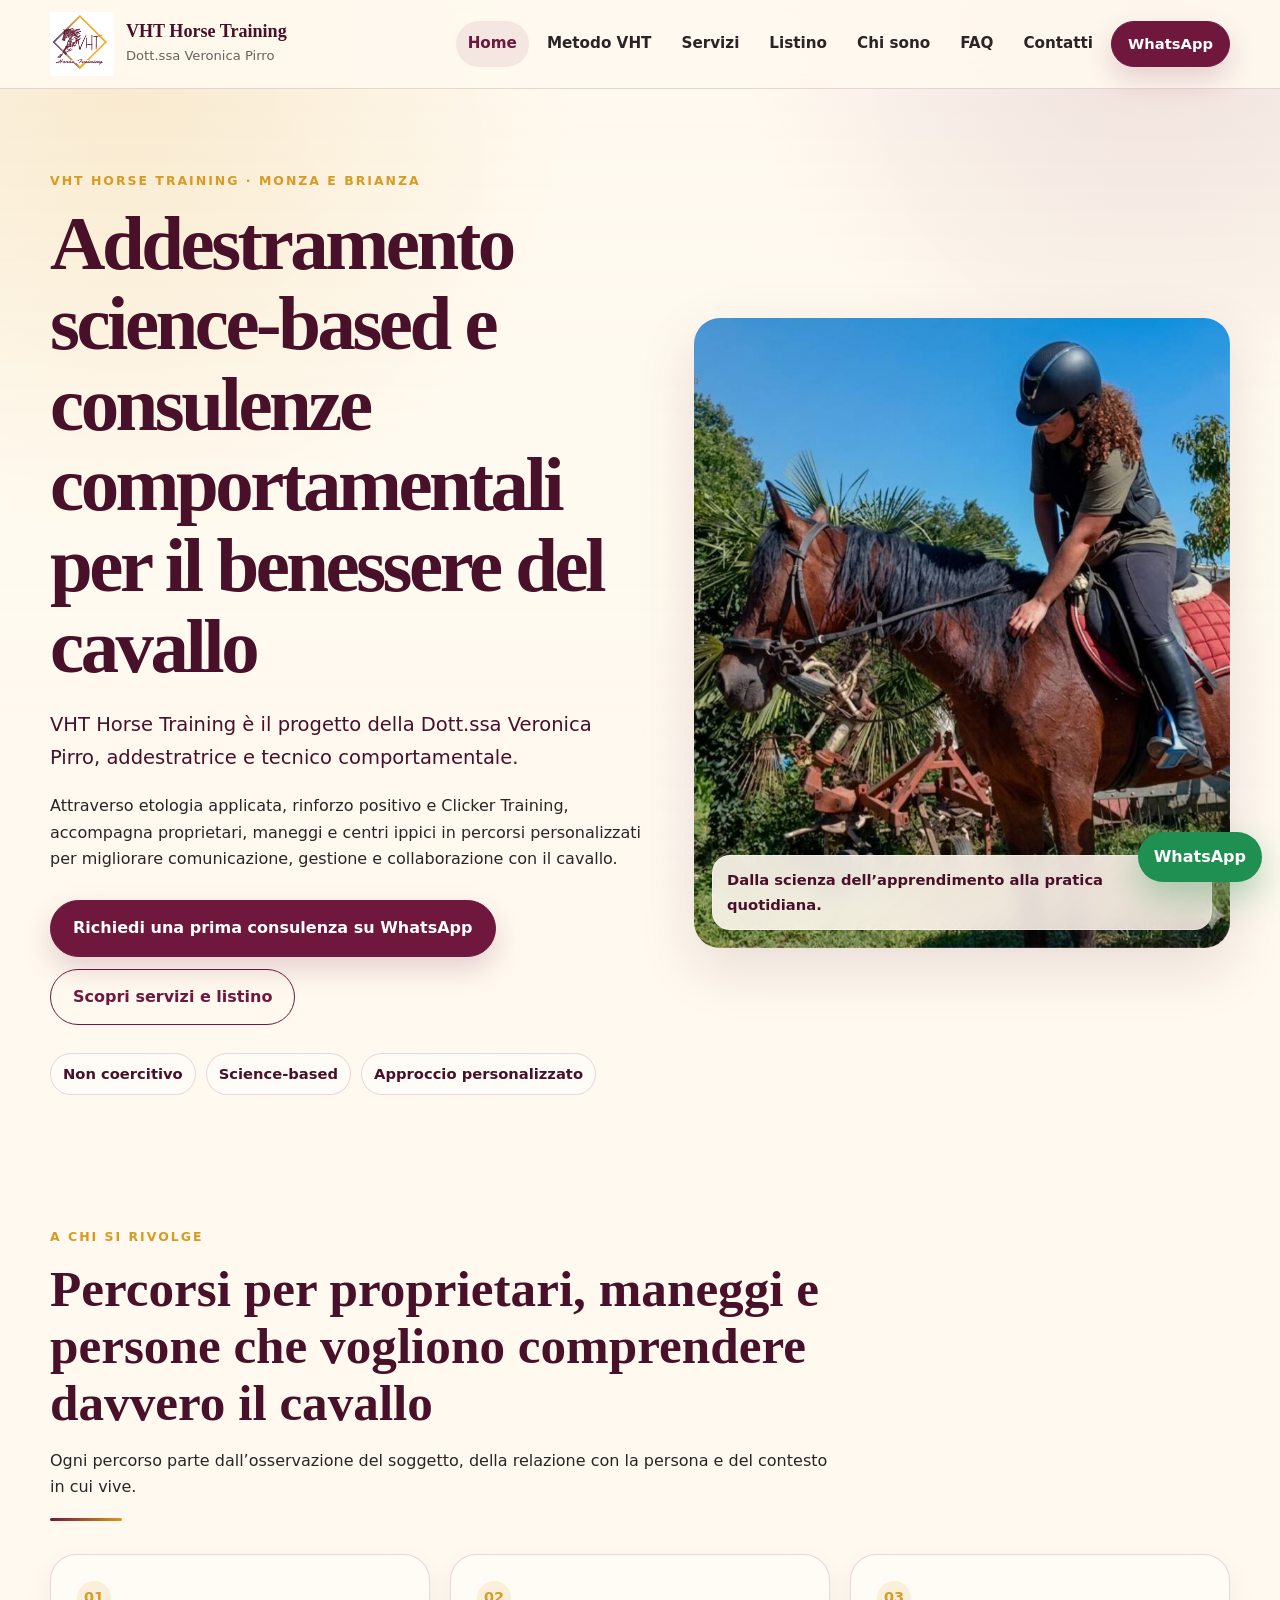
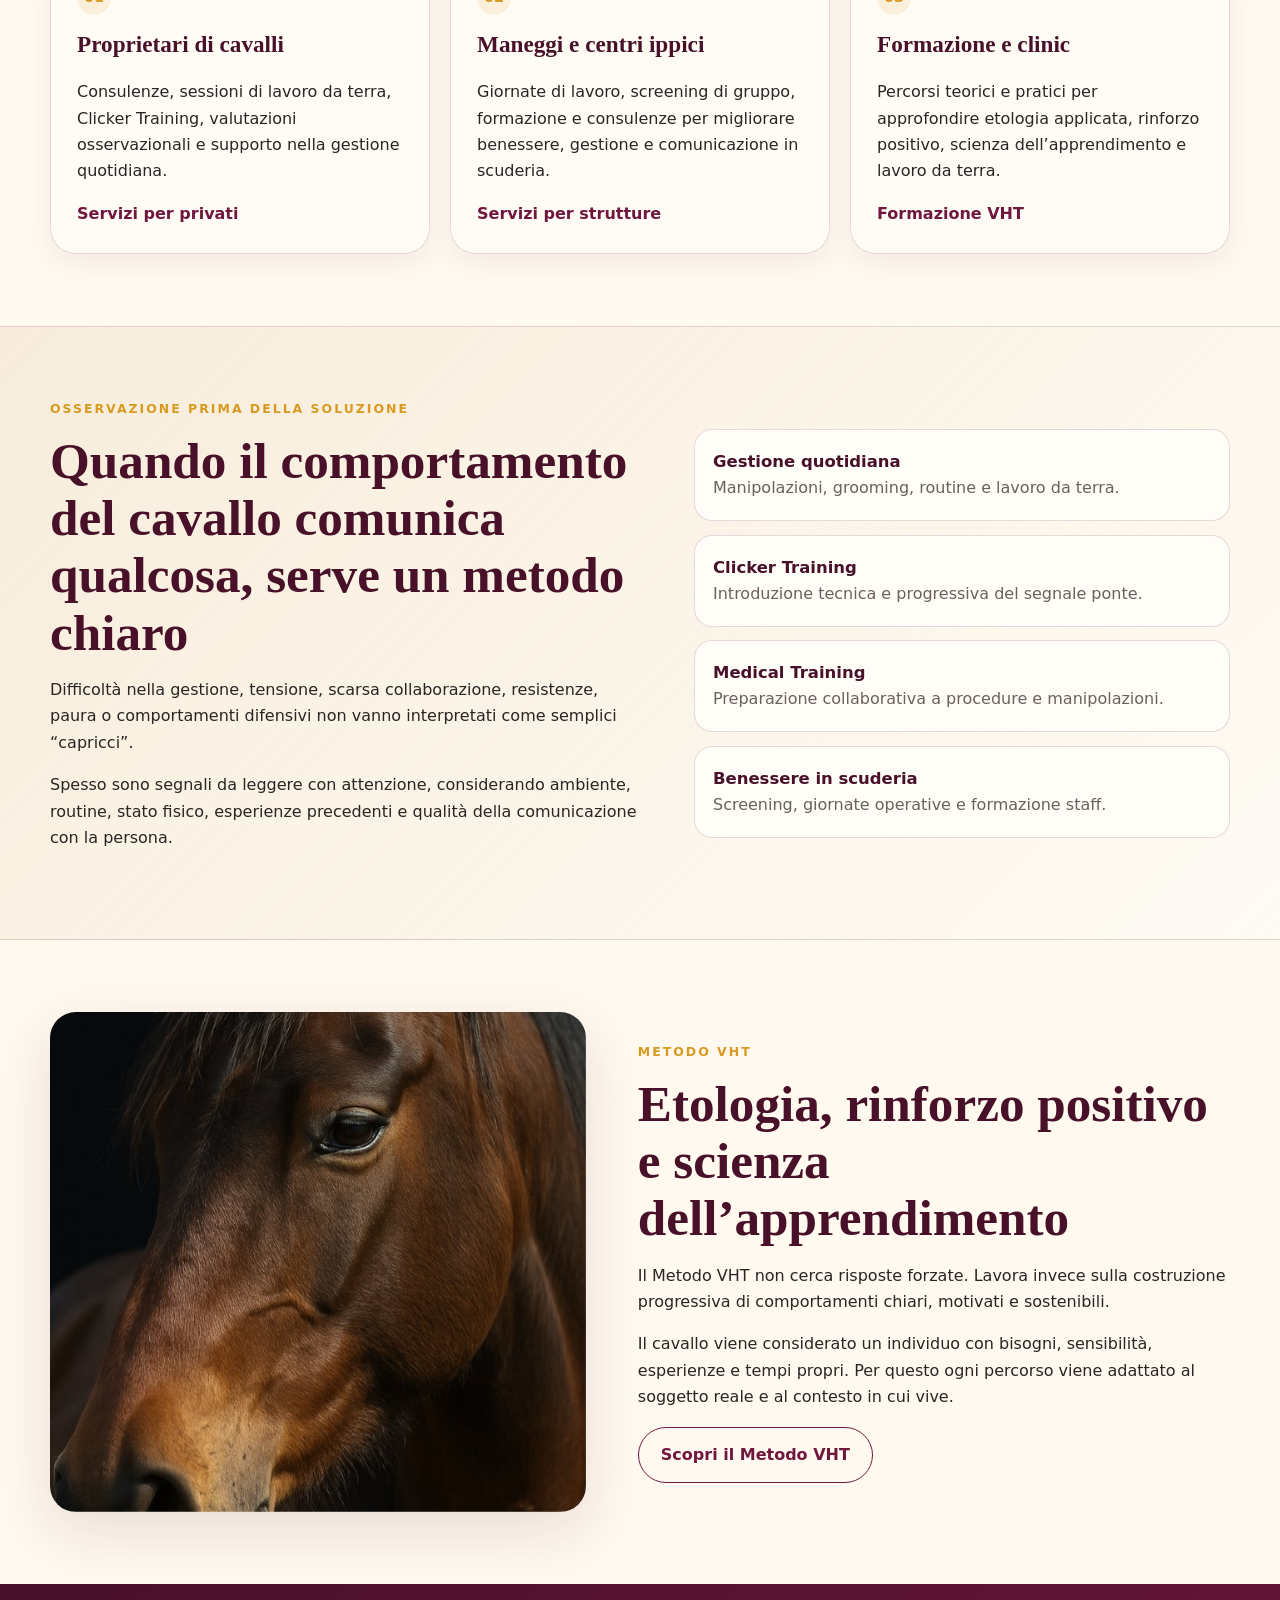
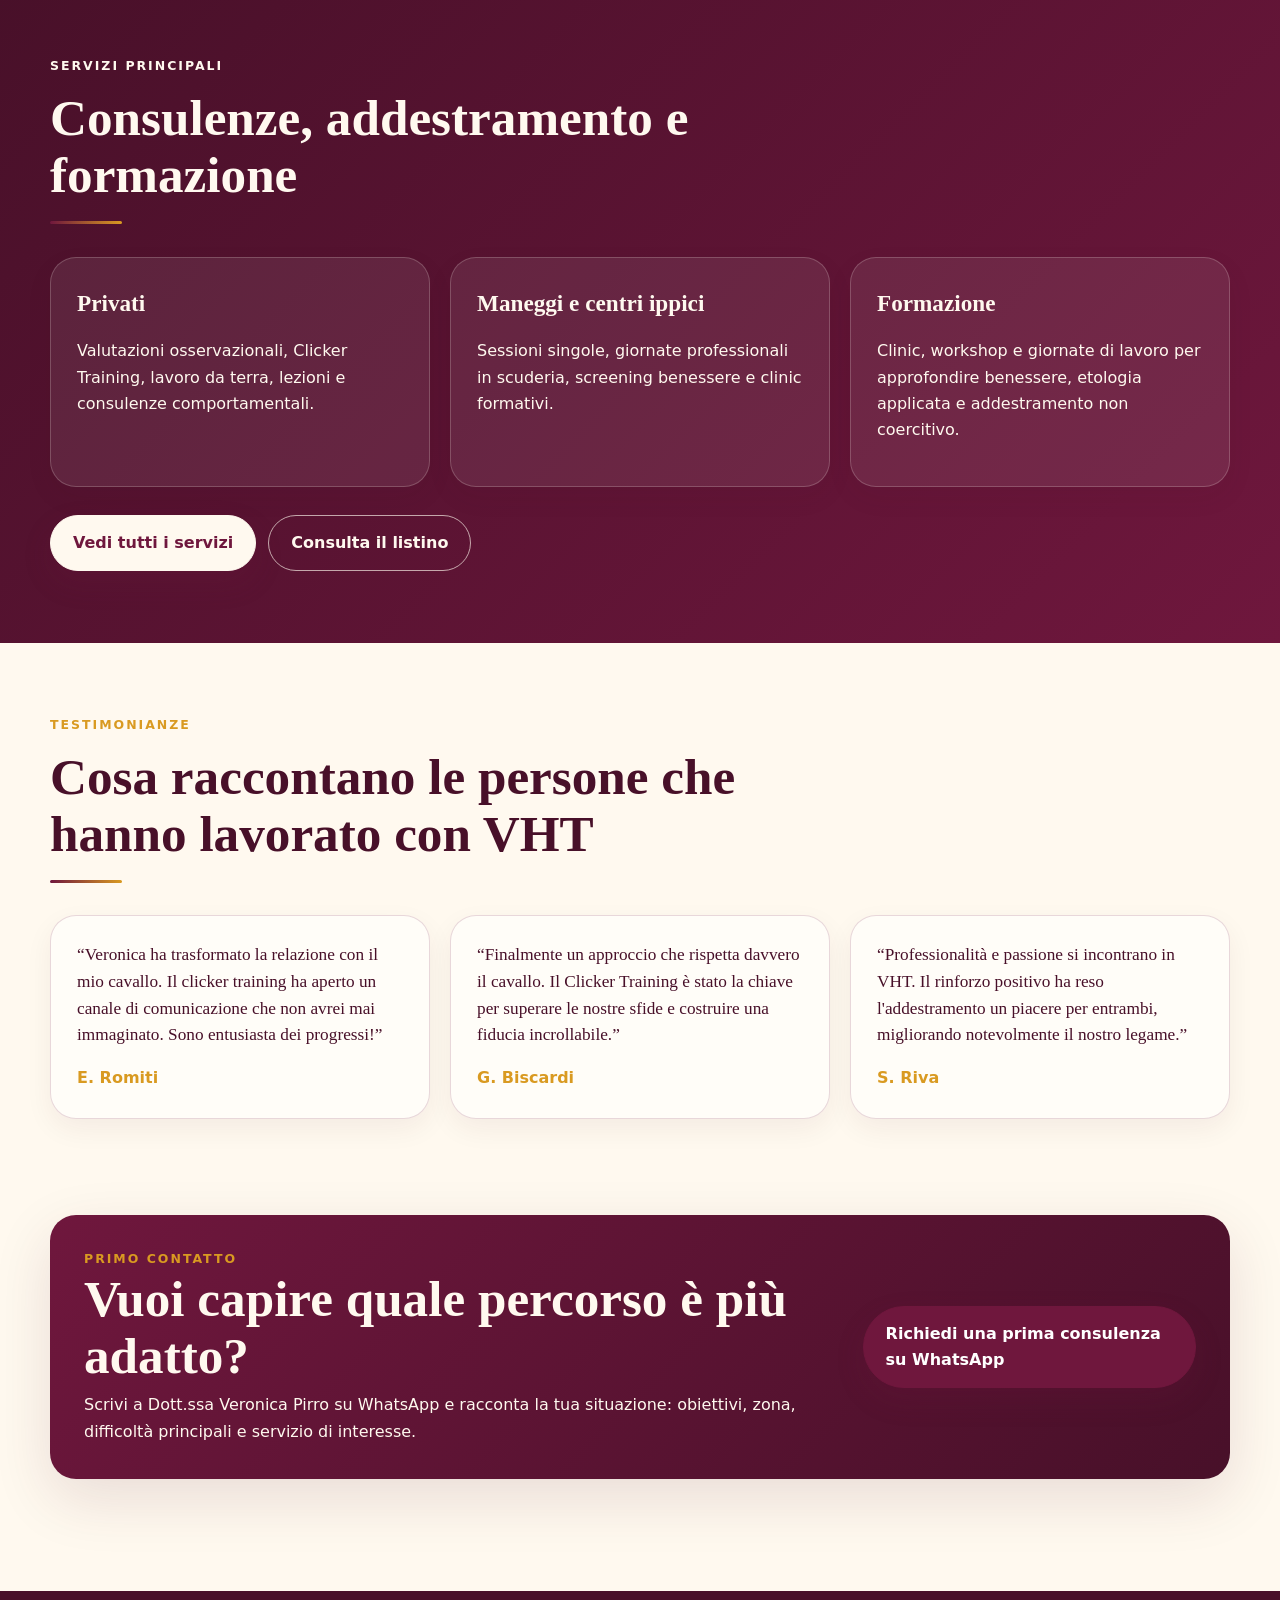
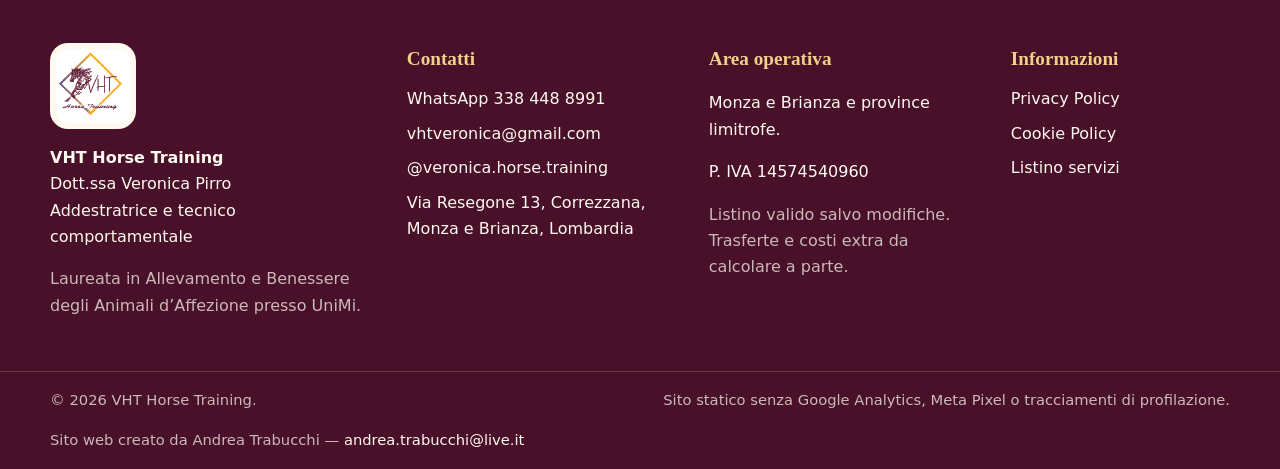
==== index.html @ 8b52a8f6 "Add files via upload" ====
<!doctype html>
<html lang="it">
<head>
  <meta charset="utf-8">
  <meta name="viewport" content="width=device-width, initial-scale=1">
  <script>document.documentElement.classList.add('js');</script>
  <title>VHT Horse Training | Addestramento science-based e benessere equino</title>
  <meta name="description" content="VHT Horse Training di Dott.ssa Veronica Pirro offre consulenze comportamentali, Clicker Training, formazione e addestramento science-based per cavalli, proprietari e centri ippici in Monza Brianza e province limitrofe.">
  <meta name="robots" content="index, follow">
  <meta property="og:title" content="VHT Horse Training | Addestramento science-based e benessere equino">
  <meta property="og:description" content="VHT Horse Training di Dott.ssa Veronica Pirro offre consulenze comportamentali, Clicker Training, formazione e addestramento science-based per cavalli, proprietari e centri ippici in Monza Brianza e province limitrofe.">
  <meta property="og:type" content="website">
  <meta property="og:image" content="assets/img/hero-veronica-cavallo.jpg">
  <link rel="icon" type="image/png" href="assets/icons/favicon.png">
  <link rel="apple-touch-icon" href="assets/icons/apple-touch-icon.png">
  <link rel="stylesheet" href="assets/css/style.css">
  <script type="application/ld+json">{"@context": "https://schema.org", "@type": "ProfessionalService", "name": "VHT Horse Training", "founder": "Dott.ssa Veronica Pirro", "description": "Addestramento science-based, consulenze comportamentali e formazione per il benessere del cavallo.", "telephone": "+39 3384488991", "email": "vhtveronica@gmail.com", "address": {"@type": "PostalAddress", "streetAddress": "Via Resegone 13", "addressLocality": "Correzzana", "addressRegion": "Lombardia", "addressCountry": "IT"}, "areaServed": "Monza e Brianza e province limitrofe", "sameAs": ["https://www.instagram.com/veronica.horse.training/"]}</script>
</head>
<body class="">

<header class="site-header" data-header>
  <a class="skip-link" href="#main">Vai al contenuto principale</a>
  <div class="container header-inner">
    <a class="brand" href="index.html" aria-label="VHT Horse Training - Home">
      <img src="assets/img/logo-vht.png" width="88" height="88" alt="Logo VHT Horse Training">
      <span>
        <strong>VHT Horse Training</strong>
        <small>Dott.ssa Veronica Pirro</small>
      </span>
    </a>
    <button class="nav-toggle" type="button" aria-expanded="false" aria-controls="primary-nav">
      <span class="sr-only">Apri menu</span>
      <span></span><span></span><span></span>
    </button>
    <nav id="primary-nav" class="primary-nav" aria-label="Navigazione principale">
      <a href="index.html" class="nav-link is-active">Home</a><a href="metodo-vht.html" class="nav-link ">Metodo VHT</a><a href="servizi.html" class="nav-link ">Servizi</a><a href="listino.html" class="nav-link ">Listino</a><a href="chi-sono.html" class="nav-link ">Chi sono</a><a href="faq.html" class="nav-link ">FAQ</a><a href="contatti.html" class="nav-link ">Contatti</a>
      <a class="btn btn-small" href="https://wa.me/393384488991?text=Ciao%20Dott.ssa%20Veronica%20Pirro%2C%20vorrei%20informazioni%20su%20una%20consulenza%20VHT.%0A%0ATi%20descrivo%20brevemente%20la%20situazione%3A%0A-%20Nome%20cavallo%3A%0A-%20Et%C3%A0%3A%0A-%20Zona%3A%0A-%20Tipo%20di%20richiesta%3A%0A-%20Difficolt%C3%A0%20principale%3A%0A-%20Obiettivo%3A" target="_blank" rel="noopener">WhatsApp</a>
    </nav>
  </div>
</header>

<main id="main">

<section class="hero">
  <div class="container hero-grid">
    <div class="hero-copy">
      <p class="eyebrow">VHT Horse Training · Monza e Brianza</p>
      <h1>Addestramento science-based e consulenze comportamentali per il benessere del cavallo</h1>
      <p class="lead">VHT Horse Training è il progetto della Dott.ssa Veronica Pirro, addestratrice e tecnico comportamentale.</p>
      <p>Attraverso etologia applicata, rinforzo positivo e Clicker Training, accompagna proprietari, maneggi e centri ippici in percorsi personalizzati per migliorare comunicazione, gestione e collaborazione con il cavallo.</p>
      <div class="hero-actions">
        <a class="btn" href="https://wa.me/393384488991?text=Ciao%20Dott.ssa%20Veronica%20Pirro%2C%20vorrei%20informazioni%20su%20una%20consulenza%20VHT.%0A%0ATi%20descrivo%20brevemente%20la%20situazione%3A%0A-%20Nome%20cavallo%3A%0A-%20Et%C3%A0%3A%0A-%20Zona%3A%0A-%20Tipo%20di%20richiesta%3A%0A-%20Difficolt%C3%A0%20principale%3A%0A-%20Obiettivo%3A" target="_blank" rel="noopener">Richiedi una prima consulenza su WhatsApp</a>
        <a class="btn btn-outline" href="listino.html">Scopri servizi e listino</a>
      </div>
      <ul class="trust-list" aria-label="Punti chiave VHT">
        <li>Non coercitivo</li>
        <li>Science-based</li>
        <li>Approccio personalizzato</li>
      </ul>
    </div>
    <figure class="hero-media">
      <img src="assets/img/hero-veronica-cavallo.jpg" alt="Dott.ssa Veronica Pirro con un cavallo durante un momento di lavoro e relazione">
      <figcaption>Dalla scienza dell’apprendimento alla pratica quotidiana.</figcaption>
    </figure>
  </div>
</section>

<section class="section">
  <div class="container">
    <div class="section-heading">
      <p class="eyebrow">A chi si rivolge</p>
      <h2>Percorsi per proprietari, maneggi e persone che vogliono comprendere davvero il cavallo</h2>
      <p>Ogni percorso parte dall’osservazione del soggetto, della relazione con la persona e del contesto in cui vive.</p>
    </div>
    <div class="cards three">
      <article class="card">
        <span class="card-number">01</span>
        <h3>Proprietari di cavalli</h3>
        <p>Consulenze, sessioni di lavoro da terra, Clicker Training, valutazioni osservazionali e supporto nella gestione quotidiana.</p>
        <a href="servizi.html#privati" class="text-link">Servizi per privati</a>
      </article>
      <article class="card">
        <span class="card-number">02</span>
        <h3>Maneggi e centri ippici</h3>
        <p>Giornate di lavoro, screening di gruppo, formazione e consulenze per migliorare benessere, gestione e comunicazione in scuderia.</p>
        <a href="servizi.html#maneggi" class="text-link">Servizi per strutture</a>
      </article>
      <article class="card">
        <span class="card-number">03</span>
        <h3>Formazione e clinic</h3>
        <p>Percorsi teorici e pratici per approfondire etologia applicata, rinforzo positivo, scienza dell’apprendimento e lavoro da terra.</p>
        <a href="servizi.html#formazione" class="text-link">Formazione VHT</a>
      </article>
    </div>
  </div>
</section>

<section class="section section-soft">
  <div class="container split">
    <div>
      <p class="eyebrow">Osservazione prima della soluzione</p>
      <h2>Quando il comportamento del cavallo comunica qualcosa, serve un metodo chiaro</h2>
      <p>Difficoltà nella gestione, tensione, scarsa collaborazione, resistenze, paura o comportamenti difensivi non vanno interpretati come semplici “capricci”.</p>
      <p>Spesso sono segnali da leggere con attenzione, considerando ambiente, routine, stato fisico, esperienze precedenti e qualità della comunicazione con la persona.</p>
    </div>
    <div class="feature-list">
      <div><strong>Gestione quotidiana</strong><span>Manipolazioni, grooming, routine e lavoro da terra.</span></div>
      <div><strong>Clicker Training</strong><span>Introduzione tecnica e progressiva del segnale ponte.</span></div>
      <div><strong>Medical Training</strong><span>Preparazione collaborativa a procedure e manipolazioni.</span></div>
      <div><strong>Benessere in scuderia</strong><span>Screening, giornate operative e formazione staff.</span></div>
    </div>
  </div>
</section>

<section class="section">
  <div class="container split reverse">
    <figure class="image-card">
      <img src="assets/img/metodo-cavallo-dettaglio.jpg" alt="Dettaglio del volto di un cavallo, simbolo di osservazione e ascolto del comportamento">
    </figure>
    <div>
      <p class="eyebrow">Metodo VHT</p>
      <h2>Etologia, rinforzo positivo e scienza dell’apprendimento</h2>
      <p>Il Metodo VHT non cerca risposte forzate. Lavora invece sulla costruzione progressiva di comportamenti chiari, motivati e sostenibili.</p>
      <p>Il cavallo viene considerato un individuo con bisogni, sensibilità, esperienze e tempi propri. Per questo ogni percorso viene adattato al soggetto reale e al contesto in cui vive.</p>
      <a class="btn btn-outline" href="metodo-vht.html">Scopri il Metodo VHT</a>
    </div>
  </div>
</section>

<section class="section section-dark">
  <div class="container">
    <div class="section-heading">
      <p class="eyebrow">Servizi principali</p>
      <h2>Consulenze, addestramento e formazione</h2>
    </div>
    <div class="cards three cards-dark">
      <article class="card">
        <h3>Privati</h3>
        <p>Valutazioni osservazionali, Clicker Training, lavoro da terra, lezioni e consulenze comportamentali.</p>
      </article>
      <article class="card">
        <h3>Maneggi e centri ippici</h3>
        <p>Sessioni singole, giornate professionali in scuderia, screening benessere e clinic formativi.</p>
      </article>
      <article class="card">
        <h3>Formazione</h3>
        <p>Clinic, workshop e giornate di lavoro per approfondire benessere, etologia applicata e addestramento non coercitivo.</p>
      </article>
    </div>
    <div class="center-actions">
      <a class="btn btn-light" href="servizi.html">Vedi tutti i servizi</a>
      <a class="btn btn-light-outline" href="listino.html">Consulta il listino</a>
    </div>
  </div>
</section>

<section class="section">
  <div class="container">
    <div class="section-heading">
      <p class="eyebrow">Testimonianze</p>
      <h2>Cosa raccontano le persone che hanno lavorato con VHT</h2>
    </div>
    <div class="testimonials">
      <figure>
        <blockquote>“Veronica ha trasformato la relazione con il mio cavallo. Il clicker training ha aperto un canale di comunicazione che non avrei mai immaginato. Sono entusiasta dei progressi!”</blockquote>
        <figcaption>E. Romiti</figcaption>
      </figure>
      <figure>
        <blockquote>“Finalmente un approccio che rispetta davvero il cavallo. Il Clicker Training è stato la chiave per superare le nostre sfide e costruire una fiducia incrollabile.”</blockquote>
        <figcaption>G. Biscardi</figcaption>
      </figure>
      <figure>
        <blockquote>“Professionalità e passione si incontrano in VHT. Il rinforzo positivo ha reso l'addestramento un piacere per entrambi, migliorando notevolmente il nostro legame.”</blockquote>
        <figcaption>S. Riva</figcaption>
      </figure>
    </div>
  </div>
</section>

<section class="section section-cta">
  <div class="container cta-panel">
    <div>
      <p class="eyebrow">Primo contatto</p>
      <h2>Vuoi capire quale percorso è più adatto?</h2>
      <p>Scrivi a Dott.ssa Veronica Pirro su WhatsApp e racconta la tua situazione: obiettivi, zona, difficoltà principali e servizio di interesse.</p>
    </div>
    <a class="btn" href="https://wa.me/393384488991?text=Ciao%20Dott.ssa%20Veronica%20Pirro%2C%20vorrei%20informazioni%20su%20una%20consulenza%20VHT.%0A%0ATi%20descrivo%20brevemente%20la%20situazione%3A%0A-%20Nome%20cavallo%3A%0A-%20Et%C3%A0%3A%0A-%20Zona%3A%0A-%20Tipo%20di%20richiesta%3A%0A-%20Difficolt%C3%A0%20principale%3A%0A-%20Obiettivo%3A" target="_blank" rel="noopener">Richiedi una prima consulenza su WhatsApp</a>
  </div>
</section>


</main>

<footer class="site-footer">
  <div class="container footer-grid">
    <div>
      <img class="footer-logo" src="assets/img/logo-vht.png" width="96" height="96" alt="Logo VHT Horse Training">
      <p><strong>VHT Horse Training</strong><br>Dott.ssa Veronica Pirro<br>Addestratrice e tecnico comportamentale</p>
      <p class="muted">Laureata in Allevamento e Benessere degli Animali d’Affezione presso UniMi.</p>
    </div>
    <div>
      <h2>Contatti</h2>
      <ul class="footer-list">
        <li><a href="https://wa.me/393384488991?text=Ciao%20Dott.ssa%20Veronica%20Pirro%2C%20vorrei%20informazioni%20su%20una%20consulenza%20VHT.%0A%0ATi%20descrivo%20brevemente%20la%20situazione%3A%0A-%20Nome%20cavallo%3A%0A-%20Et%C3%A0%3A%0A-%20Zona%3A%0A-%20Tipo%20di%20richiesta%3A%0A-%20Difficolt%C3%A0%20principale%3A%0A-%20Obiettivo%3A" target="_blank" rel="noopener">WhatsApp 338 448 8991</a></li>
        <li><a href="mailto:vhtveronica@gmail.com">vhtveronica@gmail.com</a></li>
        <li><a href="https://www.instagram.com/veronica.horse.training/" target="_blank" rel="noopener">@veronica.horse.training</a></li>
        <li>Via Resegone 13, Correzzana, Monza e Brianza, Lombardia</li>
      </ul>
    </div>
    <div>
      <h2>Area operativa</h2>
      <p>Monza e Brianza e province limitrofe.</p>
      <p>P. IVA 14574540960</p>
      <p class="muted">Listino valido salvo modifiche. Trasferte e costi extra da calcolare a parte.</p>
    </div>
    <div>
      <h2>Informazioni</h2>
      <ul class="footer-list">
        <li><a href="privacy-policy.html">Privacy Policy</a></li>
        <li><a href="cookie-policy.html">Cookie Policy</a></li>
        <li><a href="listino.html">Listino servizi</a></li>
      </ul>
    </div>
  </div>
  <div class="footer-bottom">
    <div class="container">
      <span>© 2026 VHT Horse Training.</span>
      <span>Sito statico senza Google Analytics, Meta Pixel o tracciamenti di profilazione.</span>
      <span>Sito web creato da Andrea Trabucchi — <a href="mailto:andrea.trabucchi@live.it">andrea.trabucchi@live.it</a></span>
    </div>
  </div>
</footer>
<a class="floating-whatsapp" href="https://wa.me/393384488991?text=Ciao%20Dott.ssa%20Veronica%20Pirro%2C%20vorrei%20informazioni%20su%20una%20consulenza%20VHT.%0A%0ATi%20descrivo%20brevemente%20la%20situazione%3A%0A-%20Nome%20cavallo%3A%0A-%20Et%C3%A0%3A%0A-%20Zona%3A%0A-%20Tipo%20di%20richiesta%3A%0A-%20Difficolt%C3%A0%20principale%3A%0A-%20Obiettivo%3A" target="_blank" rel="noopener" aria-label="Scrivi a Dott.ssa Veronica Pirro su WhatsApp">WhatsApp</a>

<script src="assets/js/main.js"></script>
</body>
</html>
---- assets/css/style.css ----
:root{
  --wine:#6f173d;
  --wine-dark:#481029;
  --gold:#d99a21;
  --gold-soft:#f2d08a;
  --violet:#5a4a82;
  --cream:#fff9ef;
  --cream-2:#f6ead8;
  --paper:#fffdf8;
  --ink:#2a2524;
  --muted:#6b605d;
  --line:rgba(111,23,61,.16);
  --shadow:0 20px 60px rgba(72,16,41,.12);
  --radius:26px;
  --radius-sm:16px;
  --container:1180px;
}
*{box-sizing:border-box}
html{scroll-behavior:smooth}
body{
  margin:0;
  font-family: ui-sans-serif, system-ui, -apple-system, BlinkMacSystemFont, "Segoe UI", sans-serif;
  color:var(--ink);
  background:var(--cream);
  line-height:1.65;
}
body::before{
  content:"";
  position:fixed;
  inset:0;
  pointer-events:none;
  background:
    radial-gradient(circle at 10% 10%, rgba(217,154,33,.16), transparent 28rem),
    radial-gradient(circle at 90% 0%, rgba(111,23,61,.12), transparent 26rem),
    linear-gradient(180deg, rgba(255,249,239,.96), rgba(255,249,239,.82));
  z-index:-1;
}
img{max-width:100%;display:block}
a{color:var(--wine);text-decoration:none}
a:hover{text-decoration:underline}
.container{width:min(var(--container), calc(100% - 32px));margin-inline:auto}
.narrow{width:min(840px, calc(100% - 32px))}
.center{text-align:center}
.skip-link{
  position:absolute;left:16px;top:-80px;background:var(--wine);color:white;padding:10px 14px;border-radius:10px;z-index:20
}
.skip-link:focus{top:12px}
.sr-only{position:absolute;width:1px;height:1px;overflow:hidden;clip:rect(0 0 0 0)}
.site-header{
  position:sticky;top:0;z-index:10;
  background:rgba(255,249,239,.91);
  backdrop-filter: blur(18px);
  border-bottom:1px solid var(--line);
}
.header-inner{display:flex;align-items:center;justify-content:space-between;gap:24px;min-height:88px}
.brand{display:flex;align-items:center;gap:12px;color:var(--ink);text-decoration:none}
.brand img{width:64px;height:64px;object-fit:contain}
.brand strong{display:block;font-family:Georgia,serif;font-size:1.13rem;line-height:1.1;color:var(--wine-dark)}
.brand small{display:block;color:var(--muted);font-size:.82rem;margin-top:3px}
.primary-nav{display:flex;align-items:center;gap:6px}
.nav-link{padding:10px 12px;border-radius:999px;color:var(--ink);font-weight:650;font-size:.95rem}
.nav-link:hover,.nav-link.is-active{background:rgba(111,23,61,.08);text-decoration:none;color:var(--wine)}
.nav-toggle{display:none;border:0;background:transparent;flex-direction:column;gap:5px;padding:10px}
.nav-toggle span:not(.sr-only){width:26px;height:2px;background:var(--wine-dark);display:block}
.btn{
  display:inline-flex;align-items:center;justify-content:center;gap:8px;
  background:var(--wine);color:white!important;border:1px solid var(--wine);
  border-radius:999px;padding:14px 22px;font-weight:750;text-decoration:none;
  box-shadow:0 12px 28px rgba(111,23,61,.18);
  transition:.2s ease;
}
.btn:hover{transform:translateY(-1px);text-decoration:none;background:var(--wine-dark)}
.btn-small{padding:10px 16px;font-size:.92rem}
.btn-outline{background:transparent;color:var(--wine)!important;box-shadow:none}
.btn-outline:hover{background:rgba(111,23,61,.08);color:var(--wine-dark)!important}
.btn-light{background:var(--cream);color:var(--wine)!important;border-color:var(--cream)}
.btn-light-outline{background:transparent;color:var(--cream)!important;border-color:rgba(255,249,239,.65);box-shadow:none}
.hero{padding:82px 0 60px;overflow:hidden}
.hero-grid,.split{display:grid;grid-template-columns:1.05fr .95fr;gap:52px;align-items:center}
.hero h1,.page-hero h1{
  font-family:Georgia, "Times New Roman", serif;
  color:var(--wine-dark);
  line-height:1.05;
  font-size:clamp(2.4rem, 6vw, 5.2rem);
  letter-spacing:-.045em;
  margin:0 0 22px;
}
.hero .lead,.page-hero .lead{font-size:1.22rem;color:var(--wine-dark)}
.hero-actions,.center-actions{display:flex;flex-wrap:wrap;gap:12px;margin-top:28px}
.trust-list{display:flex;flex-wrap:wrap;gap:10px;list-style:none;padding:0;margin:28px 0 0}
.trust-list li{border:1px solid var(--line);background:rgba(255,255,255,.5);border-radius:999px;padding:8px 12px;color:var(--wine-dark);font-weight:700;font-size:.92rem}
.hero-media,.image-card{
  margin:0;border-radius:var(--radius);overflow:hidden;box-shadow:var(--shadow);position:relative;background:var(--paper);
}
.hero-media img{width:100%;height:min(70vh,680px);object-fit:cover}
.image-card img{width:100%;height:500px;object-fit:cover}
.hero-media figcaption{
  position:absolute;left:18px;right:18px;bottom:18px;
  background:rgba(255,249,239,.9);border:1px solid rgba(255,255,255,.45);
  border-radius:18px;padding:12px 14px;color:var(--wine-dark);font-weight:700;font-size:.92rem;
}
.eyebrow{
  text-transform:uppercase;letter-spacing:.16em;color:var(--gold);font-weight:850;font-size:.78rem;margin:0 0 12px;
}
.section{padding:72px 0}
.section-soft{background:linear-gradient(135deg, rgba(246,234,216,.85), rgba(255,253,248,.55));border-top:1px solid var(--line);border-bottom:1px solid var(--line)}
.section-dark{background:linear-gradient(135deg, var(--wine-dark), var(--wine));color:var(--cream)}
.section-dark h2,.section-dark h3,.section-dark .eyebrow{color:var(--cream)}
.section-heading{max-width:780px;margin-bottom:32px}
.section-heading h2,.split h2,.cta-panel h2,.legal h2{
  font-family:Georgia,serif;color:var(--wine-dark);line-height:1.12;font-size:clamp(2rem,4vw,3.2rem);margin:0 0 16px;
}
.section-dark .section-heading h2,.section-dark .split h2{color:var(--cream)}
.cards{display:grid;gap:20px}
.cards.three{grid-template-columns:repeat(3,1fr)}
.card,.contact-card,.warning-box,.message-box,.quote-panel,.values-panel{
  background:rgba(255,253,248,.82);border:1px solid var(--line);border-radius:var(--radius);padding:26px;box-shadow:0 10px 28px rgba(72,16,41,.06);
}
.card h3,.contact-card h2,.warning-box h2{font-family:Georgia,serif;color:var(--wine-dark);font-size:1.45rem;margin:0 0 10px}
.card-number{color:var(--gold);font-weight:900;font-size:.9rem}
.text-link{font-weight:800}
.cards-dark .card{background:rgba(255,255,255,.08);border-color:rgba(255,249,239,.2);color:var(--cream)}
.cards-dark .card h3{color:var(--cream)}
.feature-list{display:grid;gap:14px}
.feature-list div{
  background:var(--paper);border:1px solid var(--line);border-radius:18px;padding:18px;
}
.feature-list strong{display:block;color:var(--wine-dark);font-size:1.03rem}
.feature-list span{color:var(--muted)}
.feature-list.compact div{padding:15px}
.reverse{grid-template-columns:.95fr 1.05fr}
.note{
  margin-top:18px;background:rgba(217,154,33,.12);border-left:4px solid var(--gold);
  padding:16px;border-radius:14px;color:var(--wine-dark)
}
.quote-panel{background:rgba(255,249,239,.1);border-color:rgba(255,249,239,.25);font-family:Georgia,serif;font-size:1.6rem;line-height:1.35;color:var(--cream)}
.page-hero{padding:82px 0 58px;background:linear-gradient(135deg, rgba(111,23,61,.08), rgba(217,154,33,.12));border-bottom:1px solid var(--line)}
.service-list{display:grid;gap:14px}
.service-list article{background:var(--paper);border:1px solid var(--line);border-radius:18px;padding:18px}
.service-list h3{margin:0 0 6px;color:var(--wine-dark);font-family:Georgia,serif}
.table-wrap{overflow:auto;background:var(--paper);border:1px solid var(--line);border-radius:var(--radius);box-shadow:var(--shadow)}
.price-table{width:100%;border-collapse:collapse;min-width:760px}
.price-table th,.price-table td{padding:18px;text-align:left;border-bottom:1px solid var(--line);vertical-align:top}
.price-table th{background:rgba(111,23,61,.08);color:var(--wine-dark);font-weight:850}
.price-table td:last-child,.price-table th:last-child{text-align:right;white-space:nowrap}
.price-table tr:last-child td{border-bottom:0}
.warning-box{border-left:5px solid var(--gold)}
.testimonials{display:grid;grid-template-columns:repeat(3,1fr);gap:20px}
.testimonials figure{margin:0;background:var(--paper);border:1px solid var(--line);border-radius:var(--radius);padding:26px;box-shadow:0 10px 28px rgba(72,16,41,.06)}
.testimonials blockquote{margin:0 0 16px;font-family:Georgia,serif;color:var(--wine-dark);font-size:1.08rem;line-height:1.55}
.testimonials figcaption{font-weight:850;color:var(--gold)}
.section-cta{padding-top:24px}
.cta-panel{
  display:flex;align-items:center;justify-content:space-between;gap:24px;
  background:linear-gradient(135deg, var(--wine), var(--wine-dark));
  color:var(--cream);border-radius:var(--radius);padding:34px;box-shadow:var(--shadow)
}
.cta-panel h2{color:var(--cream);margin-bottom:8px}
.cta-panel p{margin:0}
.contact-grid{display:grid;grid-template-columns:repeat(4,1fr);gap:18px}
.contact-card.primary{grid-column:span 2;background:linear-gradient(135deg, var(--wine), var(--wine-dark));color:var(--cream)}
.contact-card.primary h2{color:var(--cream)}
.message-box pre{white-space:pre-wrap;margin:0;font:inherit;color:var(--wine-dark)}
.faq-list{display:grid;gap:12px}
.faq-item{border:1px solid var(--line);border-radius:20px;background:var(--paper);overflow:hidden}
.faq-question{width:100%;display:flex;justify-content:space-between;gap:18px;align-items:center;border:0;background:transparent;padding:20px;text-align:left;font-weight:850;color:var(--wine-dark);font-size:1rem;cursor:pointer}
.faq-icon{font-size:1.4rem;color:var(--gold)}
.faq-answer{display:none;padding:0 20px 20px;color:var(--muted)}
.faq-item.is-open .faq-answer{display:block}
.faq-item.is-open .faq-icon{transform:rotate(45deg)}
.legal h2{font-size:1.65rem;margin-top:34px}
.legal h2:first-child{margin-top:0}
.site-footer{margin-top:40px;background:var(--wine-dark);color:var(--cream);padding-top:52px}
.footer-grid{display:grid;grid-template-columns:1.2fr 1fr 1fr .8fr;gap:28px}
.footer-logo{width:86px;height:86px;object-fit:contain;background:var(--cream);border-radius:18px;padding:6px}
.site-footer h2{font-family:Georgia,serif;font-size:1.2rem;color:var(--gold-soft);margin:0 0 12px}
.footer-list{list-style:none;padding:0;margin:0;display:grid;gap:8px}
.site-footer a{color:var(--cream)}
.muted{color:rgba(42,37,36,.68)}
.site-footer .muted{color:rgba(255,249,239,.72)}
.footer-bottom{margin-top:36px;border-top:1px solid rgba(255,249,239,.18);padding:16px 0;color:rgba(255,249,239,.72);font-size:.92rem}
.footer-bottom .container{display:flex;justify-content:space-between;gap:16px;flex-wrap:wrap}
.floating-whatsapp{
  position:fixed;right:18px;bottom:18px;z-index:8;
  background:#1f8f52;color:white!important;border-radius:999px;padding:12px 16px;font-weight:850;
  box-shadow:0 14px 36px rgba(31,143,82,.34);text-decoration:none
}
@media (max-width:980px){
  .nav-toggle{display:flex}
  .primary-nav{
    position:absolute;left:16px;right:16px;top:88px;display:none;flex-direction:column;align-items:stretch;
    background:var(--paper);border:1px solid var(--line);border-radius:22px;padding:14px;box-shadow:var(--shadow)
  }
  .primary-nav.is-open{display:flex}
  .nav-link{padding:12px 14px}
  .hero-grid,.split,.reverse{grid-template-columns:1fr}
  .hero{padding-top:50px}
  .cards.three,.testimonials,.contact-grid,.footer-grid{grid-template-columns:1fr}
  .contact-card.primary{grid-column:auto}
  .cta-panel{align-items:flex-start;flex-direction:column}
}
@media (max-width:620px){
  .container{width:min(100% - 24px, var(--container))}
  .brand img{width:54px;height:54px}
  .brand small{display:none}
  .hero h1,.page-hero h1{font-size:2.45rem}
  .section{padding:52px 0}
  .hero-media img,.image-card img{height:360px}
  .card,.contact-card,.warning-box,.message-box,.quote-panel,.values-panel{padding:20px}
  .price-table th,.price-table td{padding:14px}
  .floating-whatsapp{left:12px;right:12px;text-align:center}
}
@media (prefers-reduced-motion: reduce){
  *{scroll-behavior:auto!important;transition:none!important}
}

/* === VHT refined animations v3 === */
:root{
  --motion-fast:180ms;
  --motion-base:520ms;
  --motion-slow:900ms;
  --ease-out:cubic-bezier(.22,1,.36,1);
  --ease-smooth:cubic-bezier(.16,.84,.44,1);
}
.site-header{
  transition: background-color var(--motion-base) var(--ease-out), box-shadow var(--motion-base) var(--ease-out), border-color var(--motion-base) var(--ease-out);
}
.site-header.is-scrolled{
  background:rgba(255,249,239,.97);
  box-shadow:0 10px 32px rgba(72,16,41,.10);
}
.brand img{
  transition: transform var(--motion-base) var(--ease-out), filter var(--motion-base) var(--ease-out);
}
.brand:hover img{
  transform:rotate(-2deg) scale(1.035);
  filter:drop-shadow(0 10px 16px rgba(111,23,61,.14));
}
.nav-link{
  position:relative;
  transition: color var(--motion-fast) ease, background-color var(--motion-fast) ease, transform var(--motion-fast) ease;
}
.nav-link:hover{
  transform:translateY(-1px);
}
.btn{
  position:relative;
  overflow:hidden;
  isolation:isolate;
  transform:translateZ(0);
  transition: transform var(--motion-fast) ease, box-shadow var(--motion-fast) ease, background-color var(--motion-fast) ease, border-color var(--motion-fast) ease;
}
.btn::after{
  content:"";
  position:absolute;
  inset:-40% -70%;
  background:linear-gradient(100deg, transparent 35%, rgba(255,255,255,.38) 50%, transparent 65%);
  transform:translateX(-65%) rotate(8deg);
  transition: transform 850ms var(--ease-out);
  z-index:-1;
}
.btn:hover{
  transform:translateY(-2px);
  box-shadow:0 16px 36px rgba(111,23,61,.22);
}
.btn:hover::after{
  transform:translateX(65%) rotate(8deg);
}
.btn-outline:hover{
  box-shadow:0 12px 28px rgba(111,23,61,.10);
}
.hero-media,
.image-card{
  transition: transform var(--motion-slow) var(--ease-out), box-shadow var(--motion-slow) var(--ease-out);
}
.hero-media::after,
.image-card::after{
  content:"";
  position:absolute;
  inset:0;
  background:
    linear-gradient(135deg, rgba(217,154,33,.12), transparent 42%),
    linear-gradient(315deg, rgba(111,23,61,.10), transparent 36%);
  pointer-events:none;
  opacity:.75;
  mix-blend-mode:multiply;
}
.hero-media img,
.image-card img{
  transition: transform 1200ms var(--ease-out), filter 1200ms var(--ease-out);
  will-change:transform;
}
.hero-media:hover,
.image-card:hover{
  transform:translateY(-4px);
  box-shadow:0 28px 74px rgba(72,16,41,.16);
}
.hero-media:hover img,
.image-card:hover img{
  transform:scale(1.035);
  filter:saturate(1.04) contrast(1.02);
}
.hero-media figcaption{
  backdrop-filter: blur(10px);
  transform:translateY(0);
  transition: transform var(--motion-base) var(--ease-out), background-color var(--motion-base) var(--ease-out);
}
.hero-media:hover figcaption{
  transform:translateY(-3px);
  background:rgba(255,249,239,.95);
}
.card,
.contact-card,
.warning-box,
.message-box,
.quote-panel,
.values-panel,
.service-list article,
.testimonials figure,
.table-wrap,
.cta-panel,
.feature-list div{
  transition: transform var(--motion-base) var(--ease-out), box-shadow var(--motion-base) var(--ease-out), border-color var(--motion-base) var(--ease-out), background-color var(--motion-base) var(--ease-out);
}
.card:hover,
.service-list article:hover,
.testimonials figure:hover,
.contact-card:hover,
.feature-list div:hover{
  transform:translateY(-5px);
  box-shadow:0 18px 44px rgba(72,16,41,.11);
  border-color:rgba(217,154,33,.42);
}
.cards-dark .card:hover{
  background:rgba(255,255,255,.12);
  border-color:rgba(242,208,138,.45);
}
.card-number{
  display:inline-flex;
  align-items:center;
  justify-content:center;
  min-width:34px;
  height:34px;
  border-radius:999px;
  background:rgba(217,154,33,.13);
  margin-bottom:10px;
}
.section-heading{
  position:relative;
}
.section-heading::after{
  content:"";
  display:block;
  width:72px;
  height:3px;
  margin-top:18px;
  border-radius:999px;
  background:linear-gradient(90deg, var(--wine), var(--gold));
  transform-origin:left center;
}
.center .section-heading::after,
.section-heading.center::after{
  margin-left:auto;
  margin-right:auto;
}
.table-wrap{
  position:relative;
}
.table-wrap::before{
  content:"";
  position:absolute;
  inset:0 0 auto 0;
  height:4px;
  background:linear-gradient(90deg, var(--wine), var(--gold), var(--violet));
  opacity:.88;
}
.price-table tbody tr{
  transition: opacity var(--motion-base) var(--ease-out), transform var(--motion-base) var(--ease-out), background-color var(--motion-fast) ease;
}
.price-table tbody tr:hover{
  background:rgba(217,154,33,.08);
}
.js .table-wrap tbody tr{
  opacity:0;
  transform:translateY(10px);
}
.js .table-wrap.is-visible tbody tr{
  opacity:1;
  transform:translateY(0);
}
.table-wrap.is-visible tbody tr:nth-child(1){transition-delay:80ms}
.table-wrap.is-visible tbody tr:nth-child(2){transition-delay:135ms}
.table-wrap.is-visible tbody tr:nth-child(3){transition-delay:190ms}
.table-wrap.is-visible tbody tr:nth-child(4){transition-delay:245ms}
.table-wrap.is-visible tbody tr:nth-child(5){transition-delay:300ms}
.table-wrap.is-visible tbody tr:nth-child(6){transition-delay:355ms}
.table-wrap.is-visible tbody tr:nth-child(7){transition-delay:410ms}
.table-wrap.is-visible tbody tr:nth-child(8){transition-delay:465ms}
.faq-answer{
  display:block;
  max-height:0;
  overflow:hidden;
  padding:0 20px;
  opacity:0;
  transition:max-height var(--motion-base) var(--ease-smooth), opacity var(--motion-base) var(--ease-out), padding var(--motion-base) var(--ease-out);
}
.faq-item.is-open .faq-answer{
  max-height:420px;
  padding:0 20px 20px;
  opacity:1;
}
.faq-icon{
  transition:transform var(--motion-base) var(--ease-out);
}
.floating-whatsapp{
  animation:vhtPulse 2.6s ease-in-out infinite;
  transition: transform var(--motion-fast) ease, box-shadow var(--motion-fast) ease;
}
.floating-whatsapp:hover{
  transform:translateY(-3px) scale(1.02);
  box-shadow:0 18px 42px rgba(31,143,82,.42);
}
@keyframes vhtPulse{
  0%,100%{box-shadow:0 14px 36px rgba(31,143,82,.32), 0 0 0 0 rgba(31,143,82,.28)}
  50%{box-shadow:0 14px 36px rgba(31,143,82,.32), 0 0 0 12px rgba(31,143,82,0)}
}
.js .reveal{
  opacity:0;
  transform:translateY(28px);
  transition:
    opacity var(--motion-slow) var(--ease-out),
    transform var(--motion-slow) var(--ease-out),
    filter var(--motion-slow) var(--ease-out);
  transition-delay:var(--reveal-delay, 0ms);
  will-change:opacity, transform;
}
.js .reveal.reveal-scale{
  transform:translateY(22px) scale(.975);
}
.js .reveal.reveal-left{
  transform:translateX(-26px);
}
.js .reveal.reveal-right{
  transform:translateX(26px);
}
.js .reveal.is-visible{
  opacity:1;
  transform:translate(0,0) scale(1);
}
.js .section-heading.reveal.is-visible::after{
  animation:vhtLineIn 760ms var(--ease-out) both;
}
@keyframes vhtLineIn{
  from{transform:scaleX(0);opacity:0}
  to{transform:scaleX(1);opacity:1}
}
.hero .eyebrow,
.page-hero .eyebrow{
  animation:vhtFadeUp 780ms var(--ease-out) 80ms both;
}
.hero h1,
.page-hero h1{
  animation:vhtFadeUp 860ms var(--ease-out) 160ms both;
}
.hero .lead,
.page-hero .lead{
  animation:vhtFadeUp 860ms var(--ease-out) 260ms both;
}
.hero-actions,
.trust-list,
.page-hero .lead + p{
  animation:vhtFadeUp 860ms var(--ease-out) 360ms both;
}
.hero-media{
  animation:vhtImageIn 980ms var(--ease-out) 220ms both;
}
@keyframes vhtFadeUp{
  from{opacity:0;transform:translateY(22px)}
  to{opacity:1;transform:translateY(0)}
}
@keyframes vhtImageIn{
  from{opacity:0;transform:translateY(26px) scale(.985)}
  to{opacity:1;transform:translateY(0) scale(1)}
}
@media (min-width:981px){
  .hero-media{
    animation:vhtImageIn 980ms var(--ease-out) 220ms both, vhtFloat 7.5s ease-in-out 1.3s infinite;
  }
  @keyframes vhtFloat{
    0%,100%{translate:0 0}
    50%{translate:0 -8px}
  }
}
@media (prefers-reduced-motion: reduce){
  .floating-whatsapp{animation:none!important}
  .hero .eyebrow,
  .page-hero .eyebrow,
  .hero h1,
  .page-hero h1,
  .hero .lead,
  .page-hero .lead,
  .hero-actions,
  .trust-list,
  .page-hero .lead + p,
  .hero-media{
    animation:none!important;
  }
  .js .reveal,
  .js .reveal.reveal-scale,
  .js .reveal.reveal-left,
  .js .reveal.reveal-right{
    opacity:1!important;
    transform:none!important;
    transition:none!important;
  }
  .js .table-wrap tbody tr{
    opacity:1!important;
    transform:none!important;
  }
}
/* === end VHT refined animations v3 === */
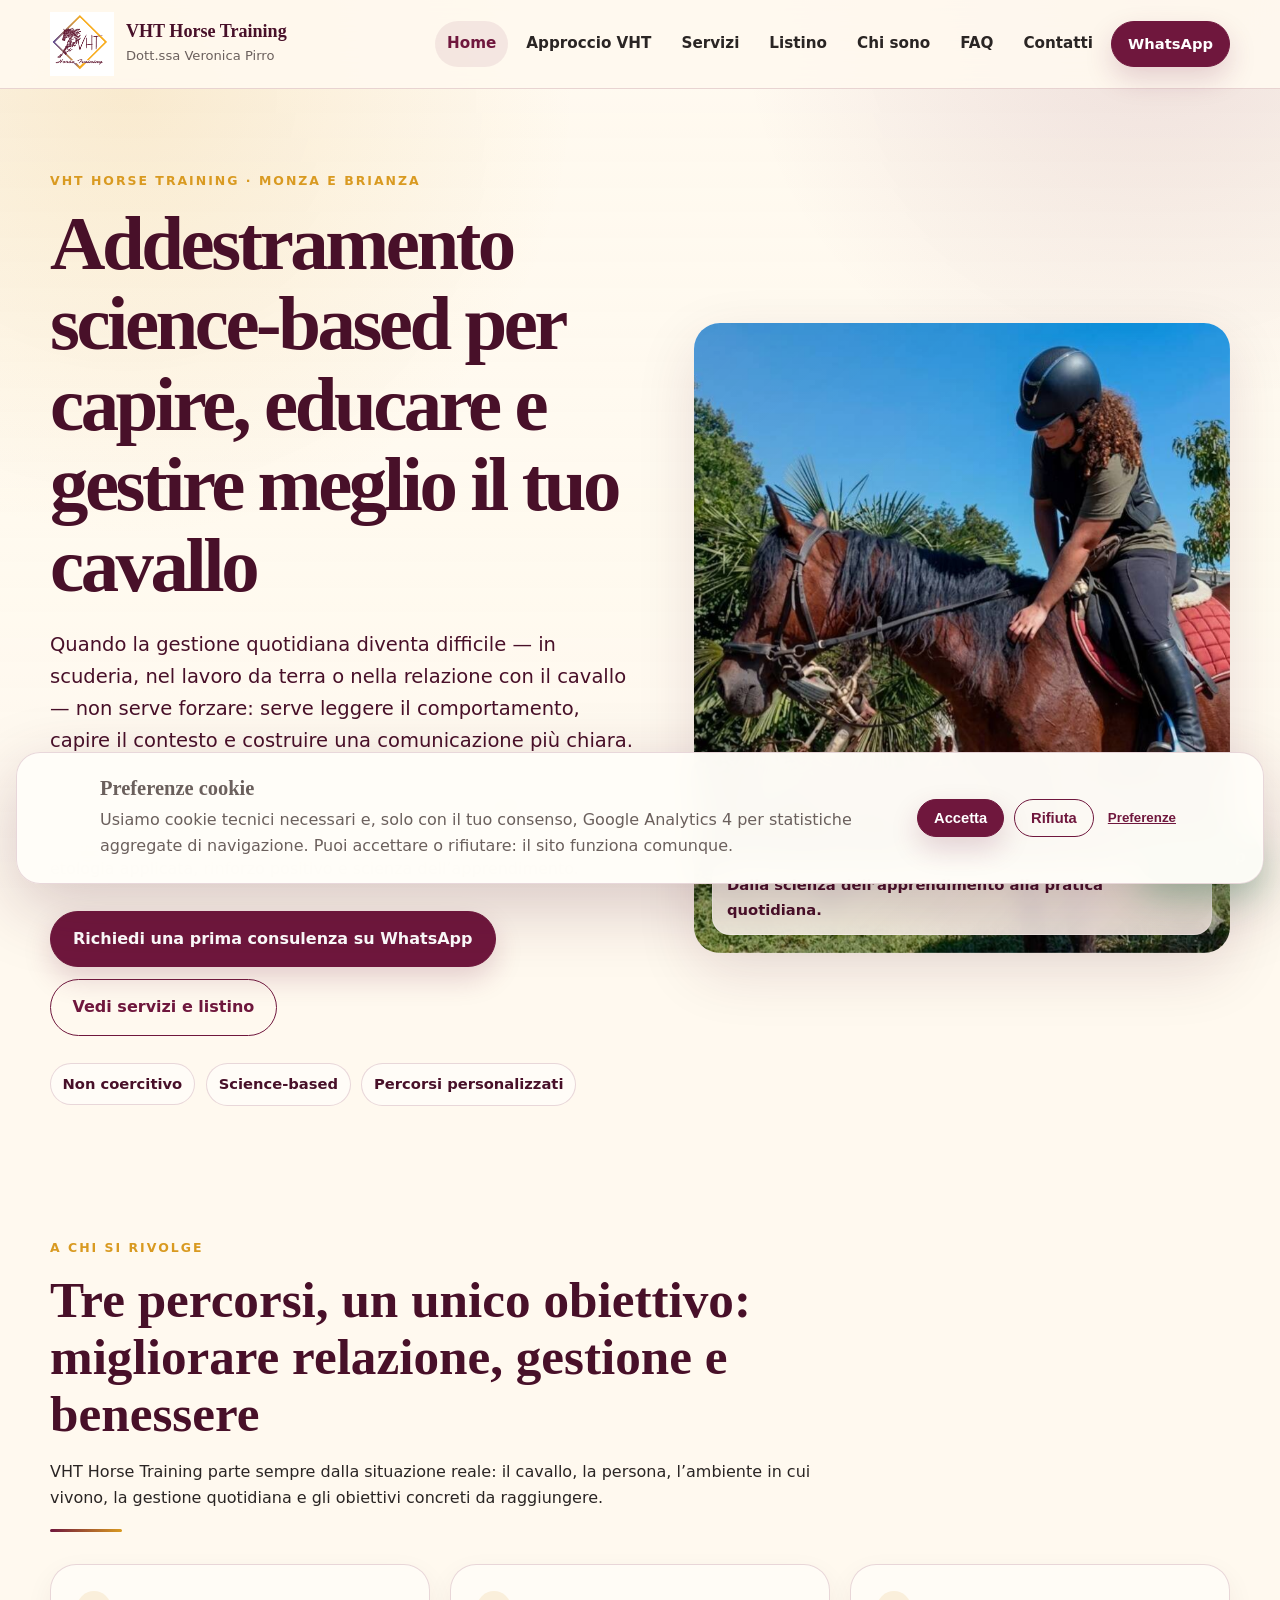
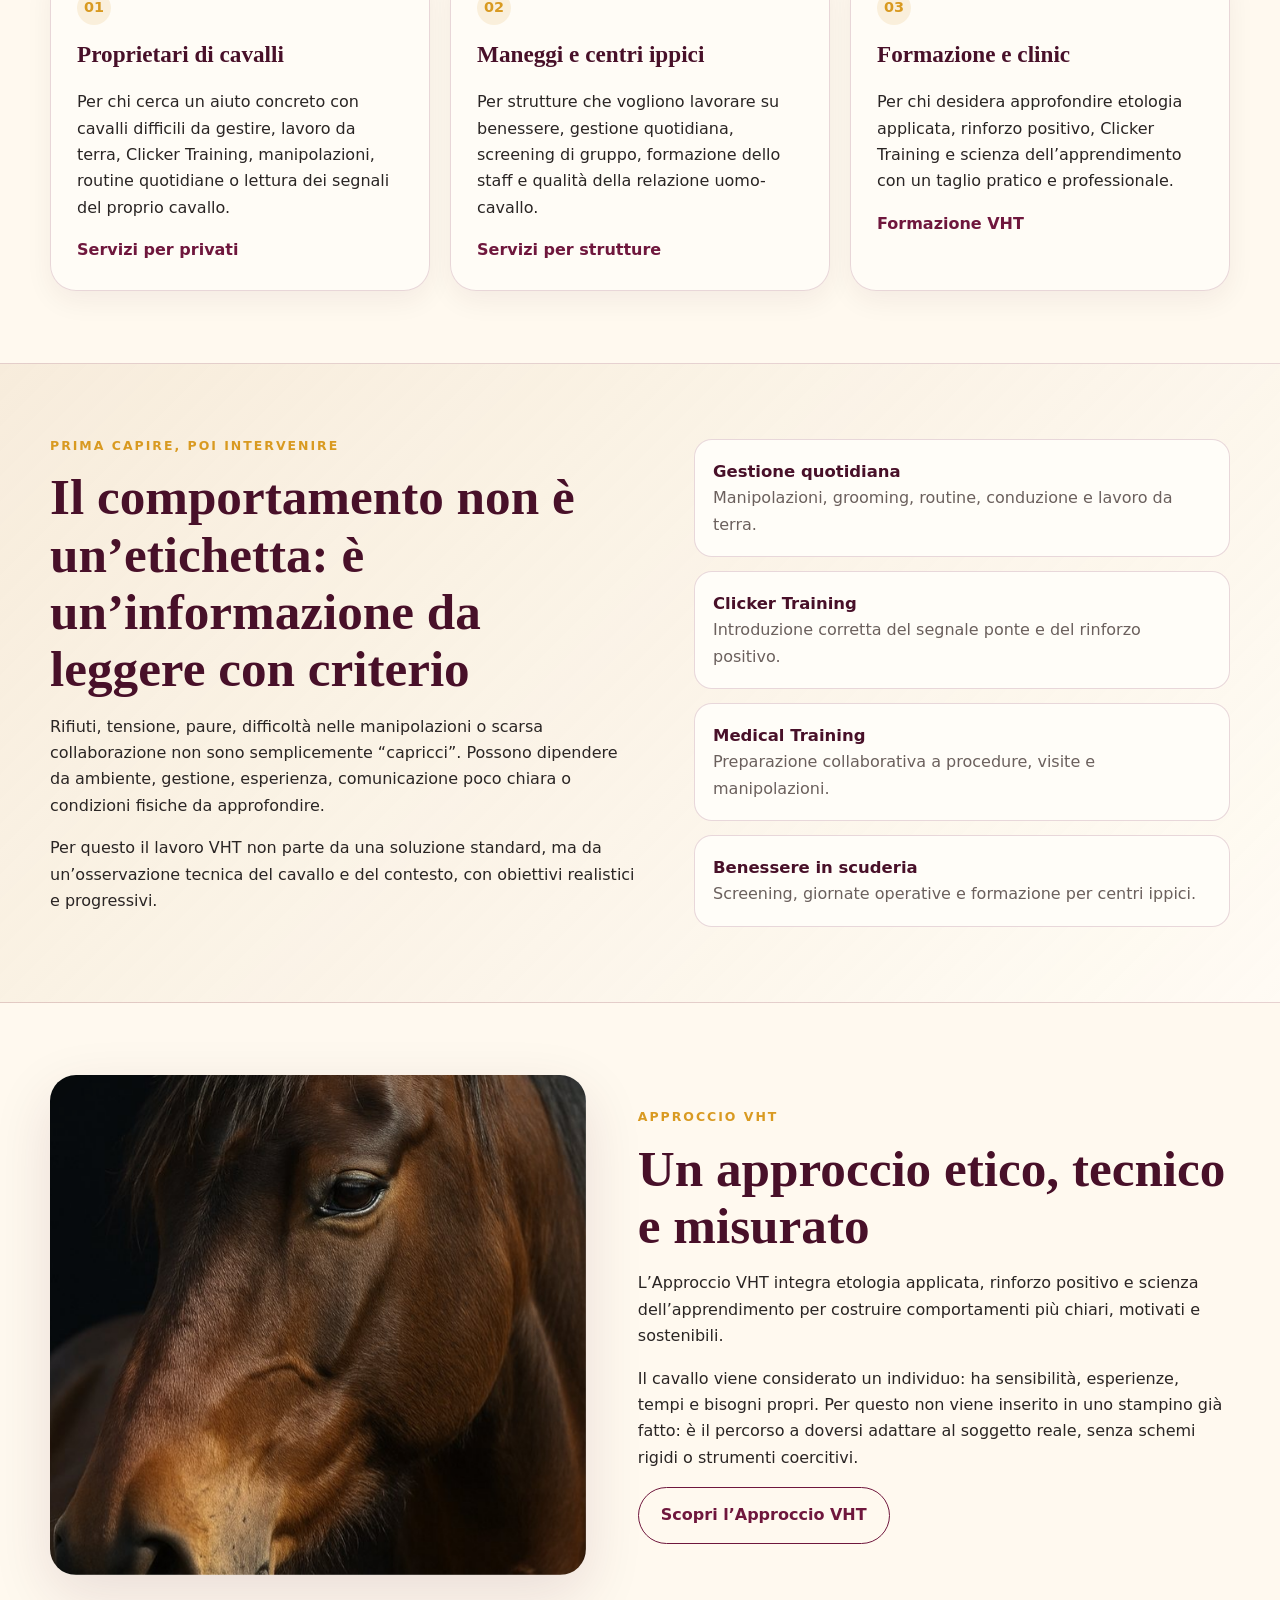
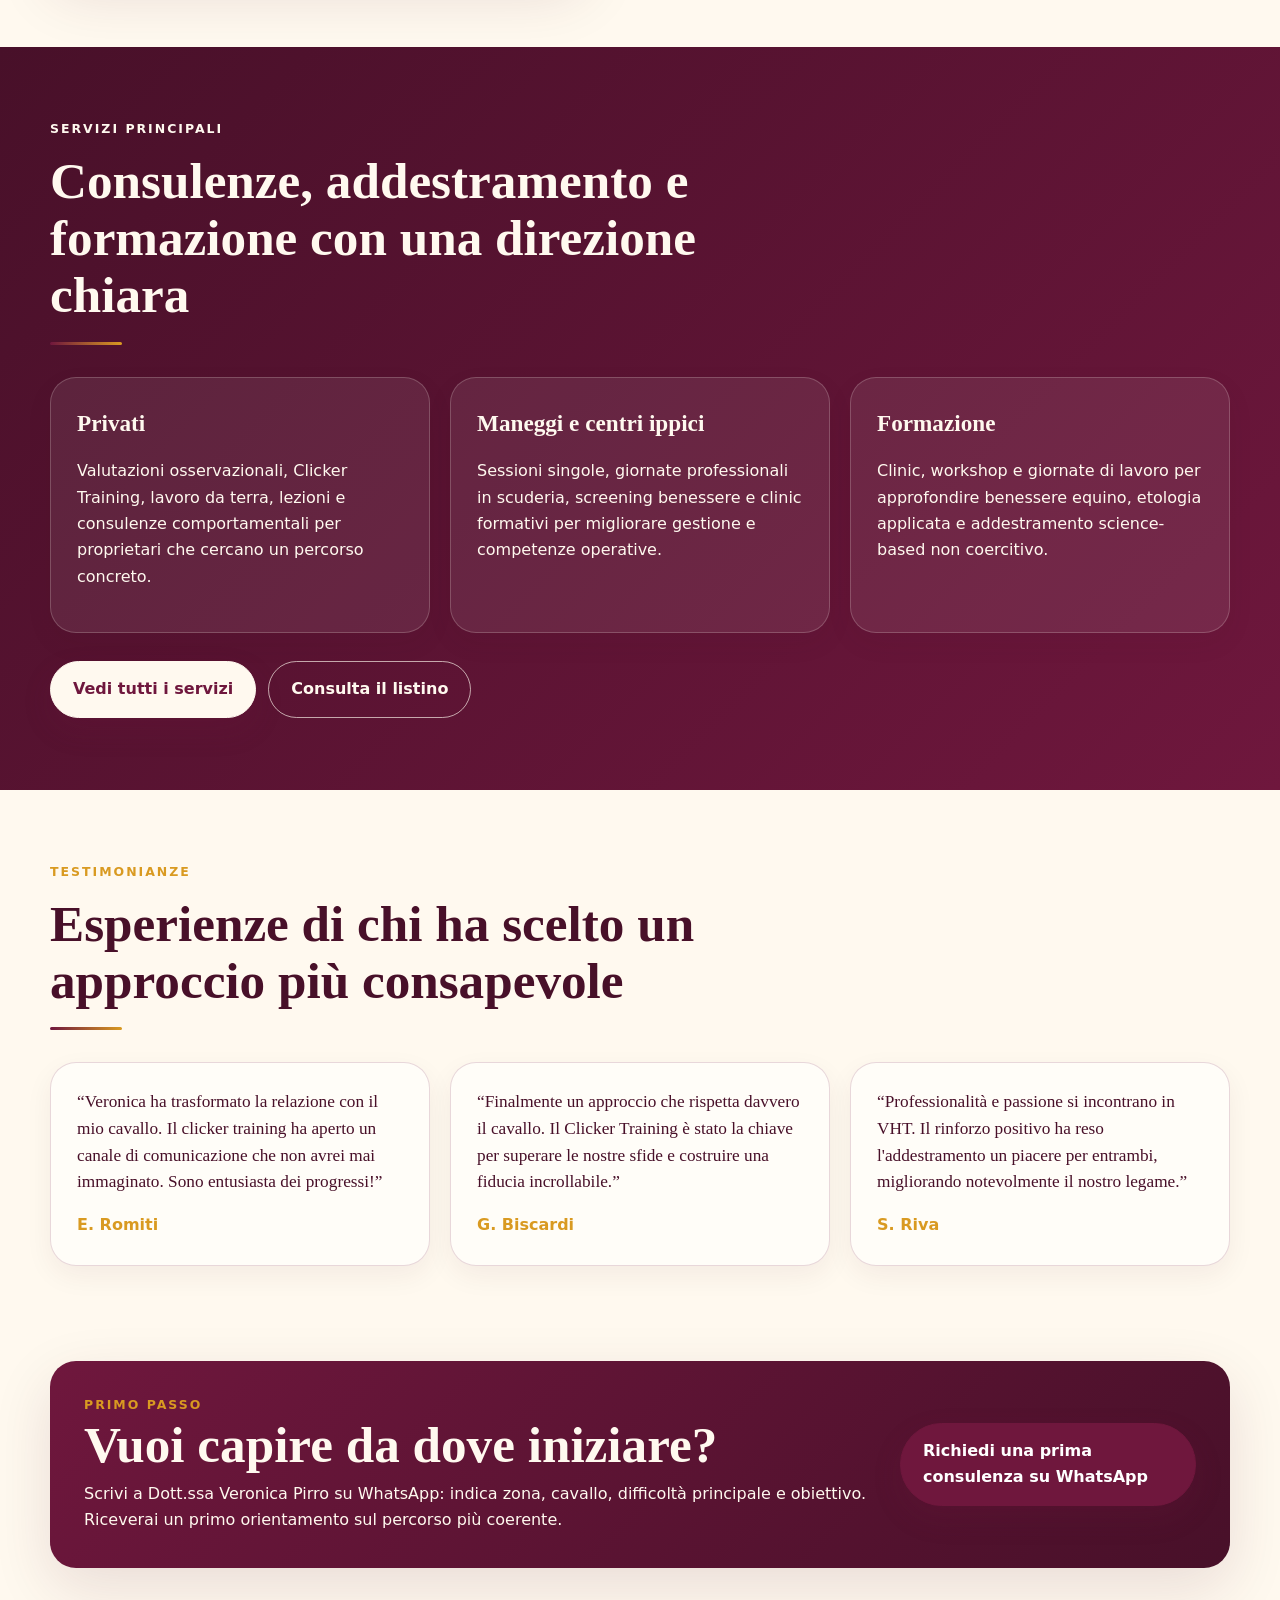
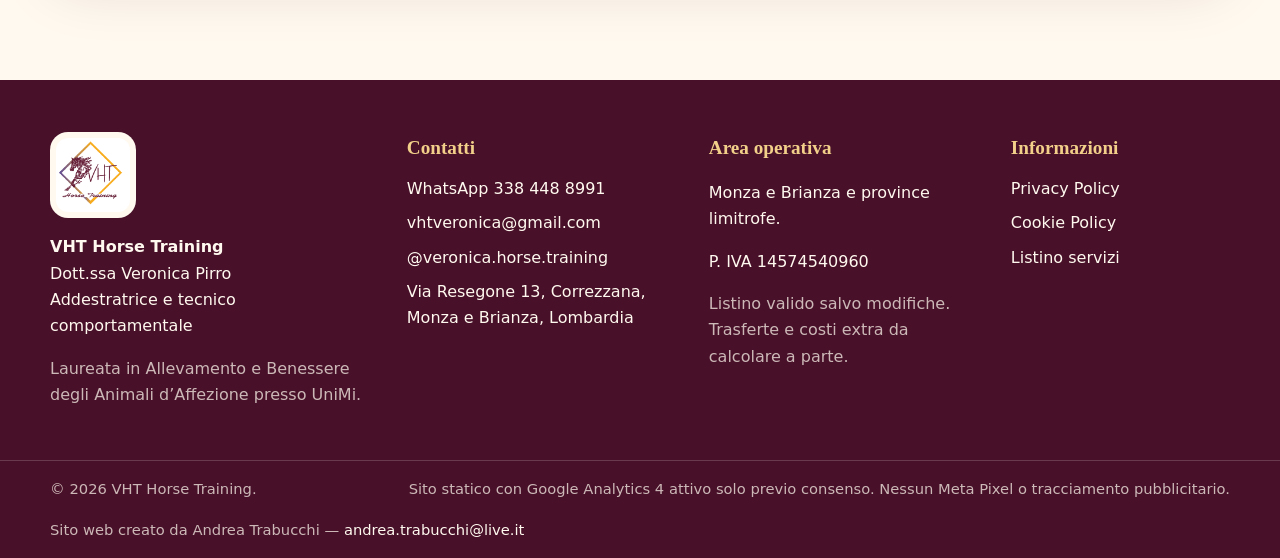
==== commit c71469d3: "Add files via upload" ====
--- a/index.html
+++ b/index.html
@@ -4,17 +4,33 @@
   <meta charset="utf-8">
   <meta name="viewport" content="width=device-width, initial-scale=1">
   <script>document.documentElement.classList.add('js');</script>
-  <title>VHT Horse Training | Addestramento science-based e benessere equino</title>
-  <meta name="description" content="VHT Horse Training di Dott.ssa Veronica Pirro offre consulenze comportamentali, Clicker Training, formazione e addestramento science-based per cavalli, proprietari e centri ippici in Monza Brianza e province limitrofe.">
-  <meta name="robots" content="index, follow">
-  <meta property="og:title" content="VHT Horse Training | Addestramento science-based e benessere equino">
-  <meta property="og:description" content="VHT Horse Training di Dott.ssa Veronica Pirro offre consulenze comportamentali, Clicker Training, formazione e addestramento science-based per cavalli, proprietari e centri ippici in Monza Brianza e province limitrofe.">
+  <title>VHT Horse Training | Addestramento cavalli Monza Brianza</title>
+  <meta name="description" content="Consulenze comportamentali, Clicker Training, lavoro da terra e formazione per cavalli, proprietari e centri ippici con Dott.ssa Veronica Pirro in Monza Brianza.">
+  <link rel="canonical" href="https://andreatrabucchi.github.io/vht-horse-training/">
+  <meta property="og:title" content="VHT Horse Training | Addestramento cavalli Monza Brianza">
+  <meta property="og:description" content="Consulenze comportamentali, Clicker Training, lavoro da terra e formazione per cavalli, proprietari e centri ippici con Dott.ssa Veronica Pirro in Monza Brianza.">
   <meta property="og:type" content="website">
-  <meta property="og:image" content="assets/img/hero-veronica-cavallo.jpg">
+  <meta property="og:url" content="https://andreatrabucchi.github.io/vht-horse-training/">
+  <meta property="og:image" content="https://andreatrabucchi.github.io/vht-horse-training/assets/img/hero-veronica-cavallo.jpg">
+  <meta property="og:image:alt" content="VHT Horse Training - Dott.ssa Veronica Pirro con cavallo">
+  <meta property="og:locale" content="it_IT">
+  <meta property="og:site_name" content="VHT Horse Training">
+  <meta name="twitter:card" content="summary_large_image">
+  <meta name="twitter:title" content="VHT Horse Training | Addestramento cavalli Monza Brianza">
+  <meta name="twitter:description" content="Consulenze comportamentali, Clicker Training, lavoro da terra e formazione per cavalli, proprietari e centri ippici con Dott.ssa Veronica Pirro in Monza Brianza.">
+  <meta name="twitter:image" content="https://andreatrabucchi.github.io/vht-horse-training/assets/img/hero-veronica-cavallo.jpg">
+  <meta name="author" content="Dott.ssa Veronica Pirro">
+  <meta name="geo.region" content="IT-MB">
+  <meta name="geo.placename" content="Correzzana, Monza e Brianza, Lombardia">
+  <meta name="theme-color" content="#6f173d">
+  <meta name="robots" content="index, follow, max-image-preview:large">
   <link rel="icon" type="image/png" href="assets/icons/favicon.png">
   <link rel="apple-touch-icon" href="assets/icons/apple-touch-icon.png">
   <link rel="stylesheet" href="assets/css/style.css">
-  <script type="application/ld+json">{"@context": "https://schema.org", "@type": "ProfessionalService", "name": "VHT Horse Training", "founder": "Dott.ssa Veronica Pirro", "description": "Addestramento science-based, consulenze comportamentali e formazione per il benessere del cavallo.", "telephone": "+39 3384488991", "email": "vhtveronica@gmail.com", "address": {"@type": "PostalAddress", "streetAddress": "Via Resegone 13", "addressLocality": "Correzzana", "addressRegion": "Lombardia", "addressCountry": "IT"}, "areaServed": "Monza e Brianza e province limitrofe", "sameAs": ["https://www.instagram.com/veronica.horse.training/"]}</script>
+  <script type="application/ld+json">{"@context": "https://schema.org", "@type": ["LocalBusiness", "ProfessionalService"], "@id": "https://andreatrabucchi.github.io/vht-horse-training/#vht-horse-training", "name": "VHT Horse Training", "url": "https://andreatrabucchi.github.io/vht-horse-training/", "image": "https://andreatrabucchi.github.io/vht-horse-training/assets/img/hero-veronica-cavallo.jpg", "logo": "https://andreatrabucchi.github.io/vht-horse-training/assets/img/logo-vht.png", "description": "Consulenze comportamentali, addestramento science-based, Clicker Training, lavoro da terra e formazione per il benessere del cavallo.", "founder": {"@id": "https://andreatrabucchi.github.io/vht-horse-training/#veronica-pirro"}, "telephone": "+39 3384488991", "email": "vhtveronica@gmail.com", "address": {"@type": "PostalAddress", "streetAddress": "Via Resegone 13", "addressLocality": "Correzzana", "addressRegion": "Lombardia", "addressCountry": "IT"}, "areaServed": [{"@type": "AdministrativeArea", "name": "Monza e Brianza"}, {"@type": "AdministrativeArea", "name": "Province limitrofe"}, {"@type": "AdministrativeArea", "name": "Lombardia"}], "sameAs": ["https://www.instagram.com/veronica.horse.training/"], "priceRange": "€€", "knowsAbout": ["Addestramento cavalli", "Clicker Training cavalli", "Rinforzo positivo cavalli", "Etologia applicata cavalli", "Consulenza comportamentale cavallo", "Benessere equino", "Lavoro da terra cavallo", "Medical Training cavalli", "Formazione per maneggi e centri ippici"]}</script>
+  <script type="application/ld+json">{"@context": "https://schema.org", "@type": "Person", "@id": "https://andreatrabucchi.github.io/vht-horse-training/#veronica-pirro", "name": "Dott.ssa Veronica Pirro", "jobTitle": "Addestratrice e tecnico comportamentale", "affiliation": {"@id": "https://andreatrabucchi.github.io/vht-horse-training/#vht-horse-training"}, "alumniOf": {"@type": "CollegeOrUniversity", "name": "Università degli Studi di Milano"}, "knowsAbout": ["Allevamento e Benessere degli Animali d’Affezione", "Etologia applicata", "Benessere equino", "Rinforzo positivo", "Clicker Training", "Addestramento science-based"], "sameAs": ["https://www.instagram.com/veronica.horse.training/"]}</script>
+  <script type="application/ld+json">{"@context": "https://schema.org", "@type": "BreadcrumbList", "itemListElement": [{"@type": "ListItem", "position": 1, "name": "Home", "item": "https://andreatrabucchi.github.io/vht-horse-training/"}]}</script>
+  <script type="application/ld+json">{"@context": "https://schema.org", "@type": "WebSite", "@id": "https://andreatrabucchi.github.io/vht-horse-training/#website", "url": "https://andreatrabucchi.github.io/vht-horse-training/", "name": "VHT Horse Training", "inLanguage": "it-IT", "publisher": {"@id": "https://andreatrabucchi.github.io/vht-horse-training/#vht-horse-training"}}</script>
 </head>
 <body class="">
 
@@ -33,29 +49,28 @@
       <span></span><span></span><span></span>
     </button>
     <nav id="primary-nav" class="primary-nav" aria-label="Navigazione principale">
-      <a href="index.html" class="nav-link is-active">Home</a><a href="metodo-vht.html" class="nav-link ">Metodo VHT</a><a href="servizi.html" class="nav-link ">Servizi</a><a href="listino.html" class="nav-link ">Listino</a><a href="chi-sono.html" class="nav-link ">Chi sono</a><a href="faq.html" class="nav-link ">FAQ</a><a href="contatti.html" class="nav-link ">Contatti</a>
+      <a href="index.html" class="nav-link is-active">Home</a><a href="metodo-vht.html" class="nav-link ">Approccio VHT</a><a href="servizi.html" class="nav-link ">Servizi</a><a href="listino.html" class="nav-link ">Listino</a><a href="chi-sono.html" class="nav-link ">Chi sono</a><a href="faq.html" class="nav-link ">FAQ</a><a href="contatti.html" class="nav-link ">Contatti</a>
       <a class="btn btn-small" href="https://wa.me/393384488991?text=Ciao%20Dott.ssa%20Veronica%20Pirro%2C%20vorrei%20informazioni%20su%20una%20consulenza%20VHT.%0A%0ATi%20descrivo%20brevemente%20la%20situazione%3A%0A-%20Nome%20cavallo%3A%0A-%20Et%C3%A0%3A%0A-%20Zona%3A%0A-%20Tipo%20di%20richiesta%3A%0A-%20Difficolt%C3%A0%20principale%3A%0A-%20Obiettivo%3A" target="_blank" rel="noopener">WhatsApp</a>
     </nav>
   </div>
 </header>
 
 <main id="main">
-
 <section class="hero">
   <div class="container hero-grid">
     <div class="hero-copy">
       <p class="eyebrow">VHT Horse Training · Monza e Brianza</p>
-      <h1>Addestramento science-based e consulenze comportamentali per il benessere del cavallo</h1>
-      <p class="lead">VHT Horse Training è il progetto della Dott.ssa Veronica Pirro, addestratrice e tecnico comportamentale.</p>
-      <p>Attraverso etologia applicata, rinforzo positivo e Clicker Training, accompagna proprietari, maneggi e centri ippici in percorsi personalizzati per migliorare comunicazione, gestione e collaborazione con il cavallo.</p>
+      <h1>Addestramento science-based per capire, educare e gestire meglio il tuo cavallo</h1>
+      <p class="lead">Quando la gestione quotidiana diventa difficile — in scuderia, nel lavoro da terra o nella relazione con il cavallo — non serve forzare: serve leggere il comportamento, capire il contesto e costruire una comunicazione più chiara.</p>
+      <p>La Dott.ssa Veronica Pirro accompagna proprietari, maneggi e centri ippici in Monza e Brianza e province limitrofe con consulenze comportamentali, Clicker Training, lavoro da terra e formazione basati su etologia applicata, rinforzo positivo e scienza dell’apprendimento.</p>
       <div class="hero-actions">
         <a class="btn" href="https://wa.me/393384488991?text=Ciao%20Dott.ssa%20Veronica%20Pirro%2C%20vorrei%20informazioni%20su%20una%20consulenza%20VHT.%0A%0ATi%20descrivo%20brevemente%20la%20situazione%3A%0A-%20Nome%20cavallo%3A%0A-%20Et%C3%A0%3A%0A-%20Zona%3A%0A-%20Tipo%20di%20richiesta%3A%0A-%20Difficolt%C3%A0%20principale%3A%0A-%20Obiettivo%3A" target="_blank" rel="noopener">Richiedi una prima consulenza su WhatsApp</a>
-        <a class="btn btn-outline" href="listino.html">Scopri servizi e listino</a>
+        <a class="btn btn-outline" href="listino.html">Vedi servizi e listino</a>
       </div>
       <ul class="trust-list" aria-label="Punti chiave VHT">
         <li>Non coercitivo</li>
         <li>Science-based</li>
-        <li>Approccio personalizzato</li>
+        <li>Percorsi personalizzati</li>
       </ul>
     </div>
     <figure class="hero-media">
@@ -69,26 +84,26 @@
   <div class="container">
     <div class="section-heading">
       <p class="eyebrow">A chi si rivolge</p>
-      <h2>Percorsi per proprietari, maneggi e persone che vogliono comprendere davvero il cavallo</h2>
-      <p>Ogni percorso parte dall’osservazione del soggetto, della relazione con la persona e del contesto in cui vive.</p>
+      <h2>Tre percorsi, un unico obiettivo: migliorare relazione, gestione e benessere</h2>
+      <p>VHT Horse Training parte sempre dalla situazione reale: il cavallo, la persona, l’ambiente in cui vivono, la gestione quotidiana e gli obiettivi concreti da raggiungere.</p>
     </div>
     <div class="cards three">
       <article class="card">
         <span class="card-number">01</span>
         <h3>Proprietari di cavalli</h3>
-        <p>Consulenze, sessioni di lavoro da terra, Clicker Training, valutazioni osservazionali e supporto nella gestione quotidiana.</p>
+        <p>Per chi cerca un aiuto concreto con cavalli difficili da gestire, lavoro da terra, Clicker Training, manipolazioni, routine quotidiane o lettura dei segnali del proprio cavallo.</p>
         <a href="servizi.html#privati" class="text-link">Servizi per privati</a>
       </article>
       <article class="card">
         <span class="card-number">02</span>
         <h3>Maneggi e centri ippici</h3>
-        <p>Giornate di lavoro, screening di gruppo, formazione e consulenze per migliorare benessere, gestione e comunicazione in scuderia.</p>
+        <p>Per strutture che vogliono lavorare su benessere, gestione quotidiana, screening di gruppo, formazione dello staff e qualità della relazione uomo-cavallo.</p>
         <a href="servizi.html#maneggi" class="text-link">Servizi per strutture</a>
       </article>
       <article class="card">
         <span class="card-number">03</span>
         <h3>Formazione e clinic</h3>
-        <p>Percorsi teorici e pratici per approfondire etologia applicata, rinforzo positivo, scienza dell’apprendimento e lavoro da terra.</p>
+        <p>Per chi desidera approfondire etologia applicata, rinforzo positivo, Clicker Training e scienza dell’apprendimento con un taglio pratico e professionale.</p>
         <a href="servizi.html#formazione" class="text-link">Formazione VHT</a>
       </article>
     </div>
@@ -98,16 +113,16 @@
 <section class="section section-soft">
   <div class="container split">
     <div>
-      <p class="eyebrow">Osservazione prima della soluzione</p>
-      <h2>Quando il comportamento del cavallo comunica qualcosa, serve un metodo chiaro</h2>
-      <p>Difficoltà nella gestione, tensione, scarsa collaborazione, resistenze, paura o comportamenti difensivi non vanno interpretati come semplici “capricci”.</p>
-      <p>Spesso sono segnali da leggere con attenzione, considerando ambiente, routine, stato fisico, esperienze precedenti e qualità della comunicazione con la persona.</p>
+      <p class="eyebrow">Prima capire, poi intervenire</p>
+      <h2>Il comportamento non è un’etichetta: è un’informazione da leggere con criterio</h2>
+      <p>Rifiuti, tensione, paure, difficoltà nelle manipolazioni o scarsa collaborazione non sono semplicemente “capricci”. Possono dipendere da ambiente, gestione, esperienza, comunicazione poco chiara o condizioni fisiche da approfondire.</p>
+      <p>Per questo il lavoro VHT non parte da una soluzione standard, ma da un’osservazione tecnica del cavallo e del contesto, con obiettivi realistici e progressivi.</p>
     </div>
     <div class="feature-list">
-      <div><strong>Gestione quotidiana</strong><span>Manipolazioni, grooming, routine e lavoro da terra.</span></div>
-      <div><strong>Clicker Training</strong><span>Introduzione tecnica e progressiva del segnale ponte.</span></div>
-      <div><strong>Medical Training</strong><span>Preparazione collaborativa a procedure e manipolazioni.</span></div>
-      <div><strong>Benessere in scuderia</strong><span>Screening, giornate operative e formazione staff.</span></div>
+      <div><strong>Gestione quotidiana</strong><span>Manipolazioni, grooming, routine, conduzione e lavoro da terra.</span></div>
+      <div><strong>Clicker Training</strong><span>Introduzione corretta del segnale ponte e del rinforzo positivo.</span></div>
+      <div><strong>Medical Training</strong><span>Preparazione collaborativa a procedure, visite e manipolazioni.</span></div>
+      <div><strong>Benessere in scuderia</strong><span>Screening, giornate operative e formazione per centri ippici.</span></div>
     </div>
   </div>
 </section>
@@ -118,11 +133,11 @@
       <img src="assets/img/metodo-cavallo-dettaglio.jpg" alt="Dettaglio del volto di un cavallo, simbolo di osservazione e ascolto del comportamento">
     </figure>
     <div>
-      <p class="eyebrow">Metodo VHT</p>
-      <h2>Etologia, rinforzo positivo e scienza dell’apprendimento</h2>
-      <p>Il Metodo VHT non cerca risposte forzate. Lavora invece sulla costruzione progressiva di comportamenti chiari, motivati e sostenibili.</p>
-      <p>Il cavallo viene considerato un individuo con bisogni, sensibilità, esperienze e tempi propri. Per questo ogni percorso viene adattato al soggetto reale e al contesto in cui vive.</p>
-      <a class="btn btn-outline" href="metodo-vht.html">Scopri il Metodo VHT</a>
+      <p class="eyebrow">Approccio VHT</p>
+      <h2>Un approccio etico, tecnico e misurato</h2>
+      <p>L’Approccio VHT integra etologia applicata, rinforzo positivo e scienza dell’apprendimento per costruire comportamenti più chiari, motivati e sostenibili.</p>
+      <p>Il cavallo viene considerato un individuo: ha sensibilità, esperienze, tempi e bisogni propri. Per questo non viene inserito in uno stampino già fatto: è il percorso a doversi adattare al soggetto reale, senza schemi rigidi o strumenti coercitivi.</p>
+      <a class="btn btn-outline" href="metodo-vht.html">Scopri l’Approccio VHT</a>
     </div>
   </div>
 </section>
@@ -131,20 +146,20 @@
   <div class="container">
     <div class="section-heading">
       <p class="eyebrow">Servizi principali</p>
-      <h2>Consulenze, addestramento e formazione</h2>
+      <h2>Consulenze, addestramento e formazione con una direzione chiara</h2>
     </div>
     <div class="cards three cards-dark">
       <article class="card">
         <h3>Privati</h3>
-        <p>Valutazioni osservazionali, Clicker Training, lavoro da terra, lezioni e consulenze comportamentali.</p>
+        <p>Valutazioni osservazionali, Clicker Training, lavoro da terra, lezioni e consulenze comportamentali per proprietari che cercano un percorso concreto.</p>
       </article>
       <article class="card">
         <h3>Maneggi e centri ippici</h3>
-        <p>Sessioni singole, giornate professionali in scuderia, screening benessere e clinic formativi.</p>
+        <p>Sessioni singole, giornate professionali in scuderia, screening benessere e clinic formativi per migliorare gestione e competenze operative.</p>
       </article>
       <article class="card">
         <h3>Formazione</h3>
-        <p>Clinic, workshop e giornate di lavoro per approfondire benessere, etologia applicata e addestramento non coercitivo.</p>
+        <p>Clinic, workshop e giornate di lavoro per approfondire benessere equino, etologia applicata e addestramento science-based non coercitivo.</p>
       </article>
     </div>
     <div class="center-actions">
@@ -158,7 +173,7 @@
   <div class="container">
     <div class="section-heading">
       <p class="eyebrow">Testimonianze</p>
-      <h2>Cosa raccontano le persone che hanno lavorato con VHT</h2>
+      <h2>Esperienze di chi ha scelto un approccio più consapevole</h2>
     </div>
     <div class="testimonials">
       <figure>
@@ -180,15 +195,13 @@
 <section class="section section-cta">
   <div class="container cta-panel">
     <div>
-      <p class="eyebrow">Primo contatto</p>
-      <h2>Vuoi capire quale percorso è più adatto?</h2>
-      <p>Scrivi a Dott.ssa Veronica Pirro su WhatsApp e racconta la tua situazione: obiettivi, zona, difficoltà principali e servizio di interesse.</p>
+      <p class="eyebrow">Primo passo</p>
+      <h2>Vuoi capire da dove iniziare?</h2>
+      <p>Scrivi a Dott.ssa Veronica Pirro su WhatsApp: indica zona, cavallo, difficoltà principale e obiettivo. Riceverai un primo orientamento sul percorso più coerente.</p>
     </div>
     <a class="btn" href="https://wa.me/393384488991?text=Ciao%20Dott.ssa%20Veronica%20Pirro%2C%20vorrei%20informazioni%20su%20una%20consulenza%20VHT.%0A%0ATi%20descrivo%20brevemente%20la%20situazione%3A%0A-%20Nome%20cavallo%3A%0A-%20Et%C3%A0%3A%0A-%20Zona%3A%0A-%20Tipo%20di%20richiesta%3A%0A-%20Difficolt%C3%A0%20principale%3A%0A-%20Obiettivo%3A" target="_blank" rel="noopener">Richiedi una prima consulenza su WhatsApp</a>
   </div>
 </section>
-
-
 </main>
 
 <footer class="site-footer">
@@ -225,12 +238,31 @@
   <div class="footer-bottom">
     <div class="container">
       <span>© 2026 VHT Horse Training.</span>
-      <span>Sito statico senza Google Analytics, Meta Pixel o tracciamenti di profilazione.</span>
+      <span>Sito statico con Google Analytics 4 attivo solo previo consenso. Nessun Meta Pixel o tracciamento pubblicitario.</span>
       <span>Sito web creato da Andrea Trabucchi — <a href="mailto:andrea.trabucchi@live.it">andrea.trabucchi@live.it</a></span>
     </div>
   </div>
 </footer>
 <a class="floating-whatsapp" href="https://wa.me/393384488991?text=Ciao%20Dott.ssa%20Veronica%20Pirro%2C%20vorrei%20informazioni%20su%20una%20consulenza%20VHT.%0A%0ATi%20descrivo%20brevemente%20la%20situazione%3A%0A-%20Nome%20cavallo%3A%0A-%20Et%C3%A0%3A%0A-%20Zona%3A%0A-%20Tipo%20di%20richiesta%3A%0A-%20Difficolt%C3%A0%20principale%3A%0A-%20Obiettivo%3A" target="_blank" rel="noopener" aria-label="Scrivi a Dott.ssa Veronica Pirro su WhatsApp">WhatsApp</a>
+
+
+<div class="cookie-banner" id="cookie-banner" hidden role="dialog" aria-live="polite" aria-label="Preferenze cookie">
+  <div class="cookie-banner__content">
+    <div>
+      <p class="cookie-banner__title">Preferenze cookie</p>
+      <p>Usiamo cookie tecnici necessari e, solo con il tuo consenso, Google Analytics 4 per statistiche aggregate di navigazione. Puoi accettare o rifiutare: il sito funziona comunque.</p>
+      <div class="cookie-banner__details" id="cookie-details" hidden>
+        <p><strong>Google Analytics 4:</strong> aiuta VHT Horse Training a capire quali pagine vengono visitate e migliorare contenuti e navigazione. Se rifiuti, il tag GA4 non viene caricato.</p>
+        <p><a href="cookie-policy.html">Leggi la Cookie Policy</a> · <a href="privacy-policy.html">Leggi la Privacy Policy</a></p>
+      </div>
+    </div>
+    <div class="cookie-banner__actions">
+      <button class="btn btn-small" type="button" data-cookie-action="accept">Accetta</button>
+      <button class="btn btn-small btn-outline" type="button" data-cookie-action="reject">Rifiuta</button>
+      <button class="cookie-link" type="button" data-cookie-action="details" aria-expanded="false" aria-controls="cookie-details">Preferenze</button>
+    </div>
+  </div>
+</div>
 
 <script src="assets/js/main.js"></script>
 </body>
--- a/assets/css/style.css
+++ b/assets/css/style.css
@@ -319,6 +319,7 @@
 .service-list article,
 .testimonials figure,
 .table-wrap,
+.price-table-wrap,
 .cta-panel,
 .feature-list div{
   transition: transform var(--motion-base) var(--ease-out), box-shadow var(--motion-base) var(--ease-out), border-color var(--motion-base) var(--ease-out), background-color var(--motion-base) var(--ease-out);
@@ -381,22 +382,32 @@
 .price-table tbody tr:hover{
   background:rgba(217,154,33,.08);
 }
-.js .table-wrap tbody tr{
+.js .table-wrap tbody tr,
+.price-table-wrap tbody tr{
   opacity:0;
   transform:translateY(10px);
 }
-.js .table-wrap.is-visible tbody tr{
+.js .table-wrap.is-visible tbody tr,
+.price-table-wrap.is-visible tbody tr{
   opacity:1;
   transform:translateY(0);
 }
-.table-wrap.is-visible tbody tr:nth-child(1){transition-delay:80ms}
-.table-wrap.is-visible tbody tr:nth-child(2){transition-delay:135ms}
-.table-wrap.is-visible tbody tr:nth-child(3){transition-delay:190ms}
-.table-wrap.is-visible tbody tr:nth-child(4){transition-delay:245ms}
-.table-wrap.is-visible tbody tr:nth-child(5){transition-delay:300ms}
-.table-wrap.is-visible tbody tr:nth-child(6){transition-delay:355ms}
-.table-wrap.is-visible tbody tr:nth-child(7){transition-delay:410ms}
-.table-wrap.is-visible tbody tr:nth-child(8){transition-delay:465ms}
+.table-wrap.is-visible tbody tr,
+.price-table-wrap.is-visible tbody tr:nth-child(1){transition-delay:80ms}
+.table-wrap.is-visible tbody tr,
+.price-table-wrap.is-visible tbody tr:nth-child(2){transition-delay:135ms}
+.table-wrap.is-visible tbody tr,
+.price-table-wrap.is-visible tbody tr:nth-child(3){transition-delay:190ms}
+.table-wrap.is-visible tbody tr,
+.price-table-wrap.is-visible tbody tr:nth-child(4){transition-delay:245ms}
+.table-wrap.is-visible tbody tr,
+.price-table-wrap.is-visible tbody tr:nth-child(5){transition-delay:300ms}
+.table-wrap.is-visible tbody tr,
+.price-table-wrap.is-visible tbody tr:nth-child(6){transition-delay:355ms}
+.table-wrap.is-visible tbody tr,
+.price-table-wrap.is-visible tbody tr:nth-child(7){transition-delay:410ms}
+.table-wrap.is-visible tbody tr,
+.price-table-wrap.is-visible tbody tr:nth-child(8){transition-delay:465ms}
 .faq-answer{
   display:block;
   max-height:0;
@@ -514,9 +525,103 @@
     transform:none!important;
     transition:none!important;
   }
-  .js .table-wrap tbody tr{
+  .js .table-wrap tbody tr,
+.price-table-wrap tbody tr{
     opacity:1!important;
     transform:none!important;
   }
 }
 /* === end VHT refined animations v3 === */
+
+/* === SEO + GA4 consent banner === */
+.price-table-wrap,
+.table-wrap{
+  overflow:auto;
+  background:var(--paper);
+  border:1px solid var(--line);
+  border-radius:var(--radius);
+  box-shadow:var(--shadow);
+  position:relative;
+}
+.price-table-wrap::before,
+.table-wrap::before{
+  content:"";
+  position:absolute;
+  inset:0 0 auto 0;
+  height:4px;
+  background:linear-gradient(90deg, var(--wine), var(--gold), var(--violet));
+  opacity:.88;
+}
+.cookie-banner{
+  position:fixed;
+  left:16px;
+  right:16px;
+  bottom:16px;
+  z-index:30;
+  background:rgba(255,253,248,.98);
+  border:1px solid var(--line);
+  border-radius:24px;
+  box-shadow:0 22px 70px rgba(72,16,41,.22);
+  backdrop-filter:blur(16px);
+  padding:18px;
+}
+.cookie-banner[hidden]{display:none}
+.cookie-banner__content{
+  width:min(1080px, 100%);
+  margin-inline:auto;
+  display:grid;
+  grid-template-columns:1fr auto;
+  gap:18px;
+  align-items:center;
+}
+.cookie-banner__title{
+  font-family:Georgia,serif;
+  color:var(--wine-dark);
+  font-size:1.28rem;
+  line-height:1.2;
+  font-weight:800;
+  margin:0 0 6px;
+}
+.cookie-banner p{
+  margin:.35rem 0;
+  color:var(--muted);
+}
+.cookie-banner__details{
+  margin-top:10px;
+  padding:12px;
+  border-left:4px solid var(--gold);
+  border-radius:14px;
+  background:rgba(217,154,33,.10);
+}
+.cookie-banner__details[hidden]{display:none}
+.cookie-banner__actions{
+  display:flex;
+  align-items:center;
+  gap:10px;
+  flex-wrap:wrap;
+  justify-content:flex-end;
+}
+.cookie-link{
+  border:0;
+  background:transparent;
+  color:var(--wine);
+  font-weight:800;
+  text-decoration:underline;
+  cursor:pointer;
+  padding:8px 4px;
+}
+@media (max-width:760px){
+  .cookie-banner{
+    left:10px;
+    right:10px;
+    bottom:10px;
+    padding:14px;
+  }
+  .cookie-banner__content{
+    grid-template-columns:1fr;
+  }
+  .cookie-banner__actions{
+    justify-content:flex-start;
+  }
+}
+/* === end SEO + GA4 consent banner === */
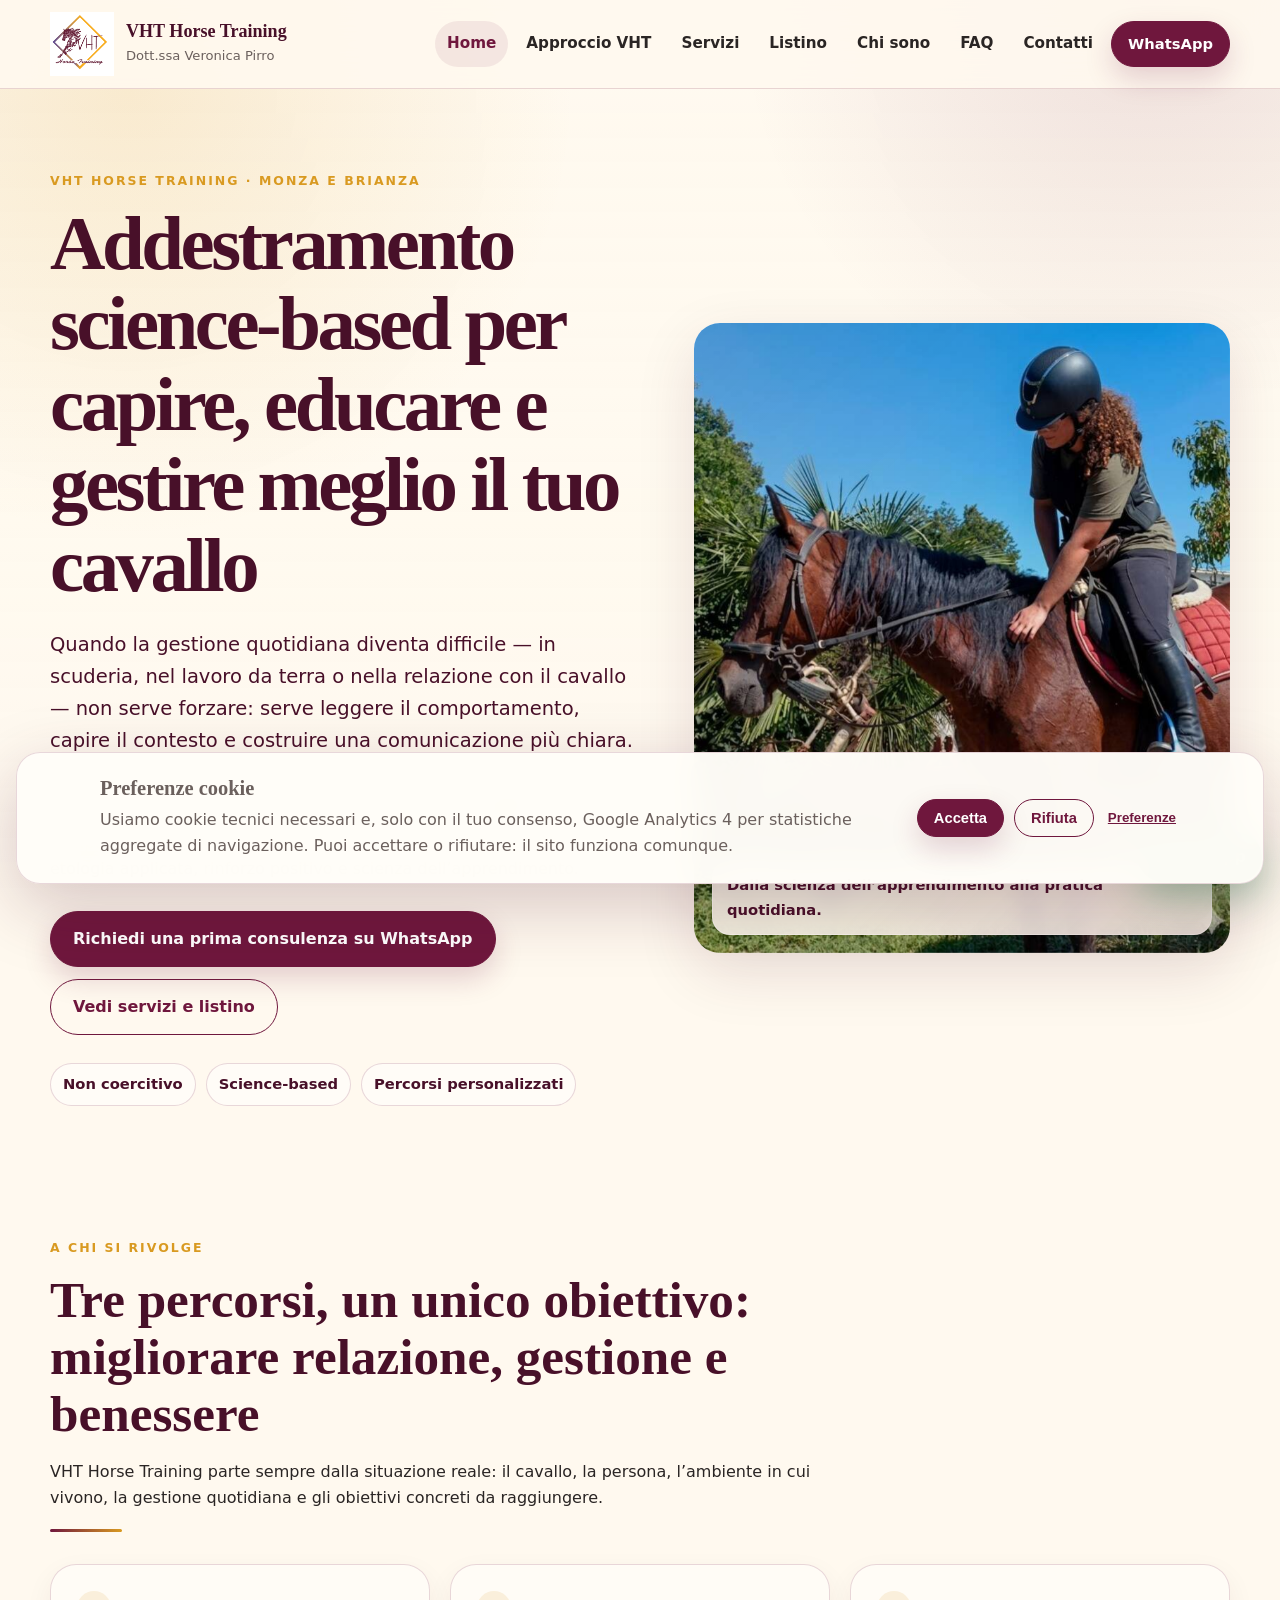
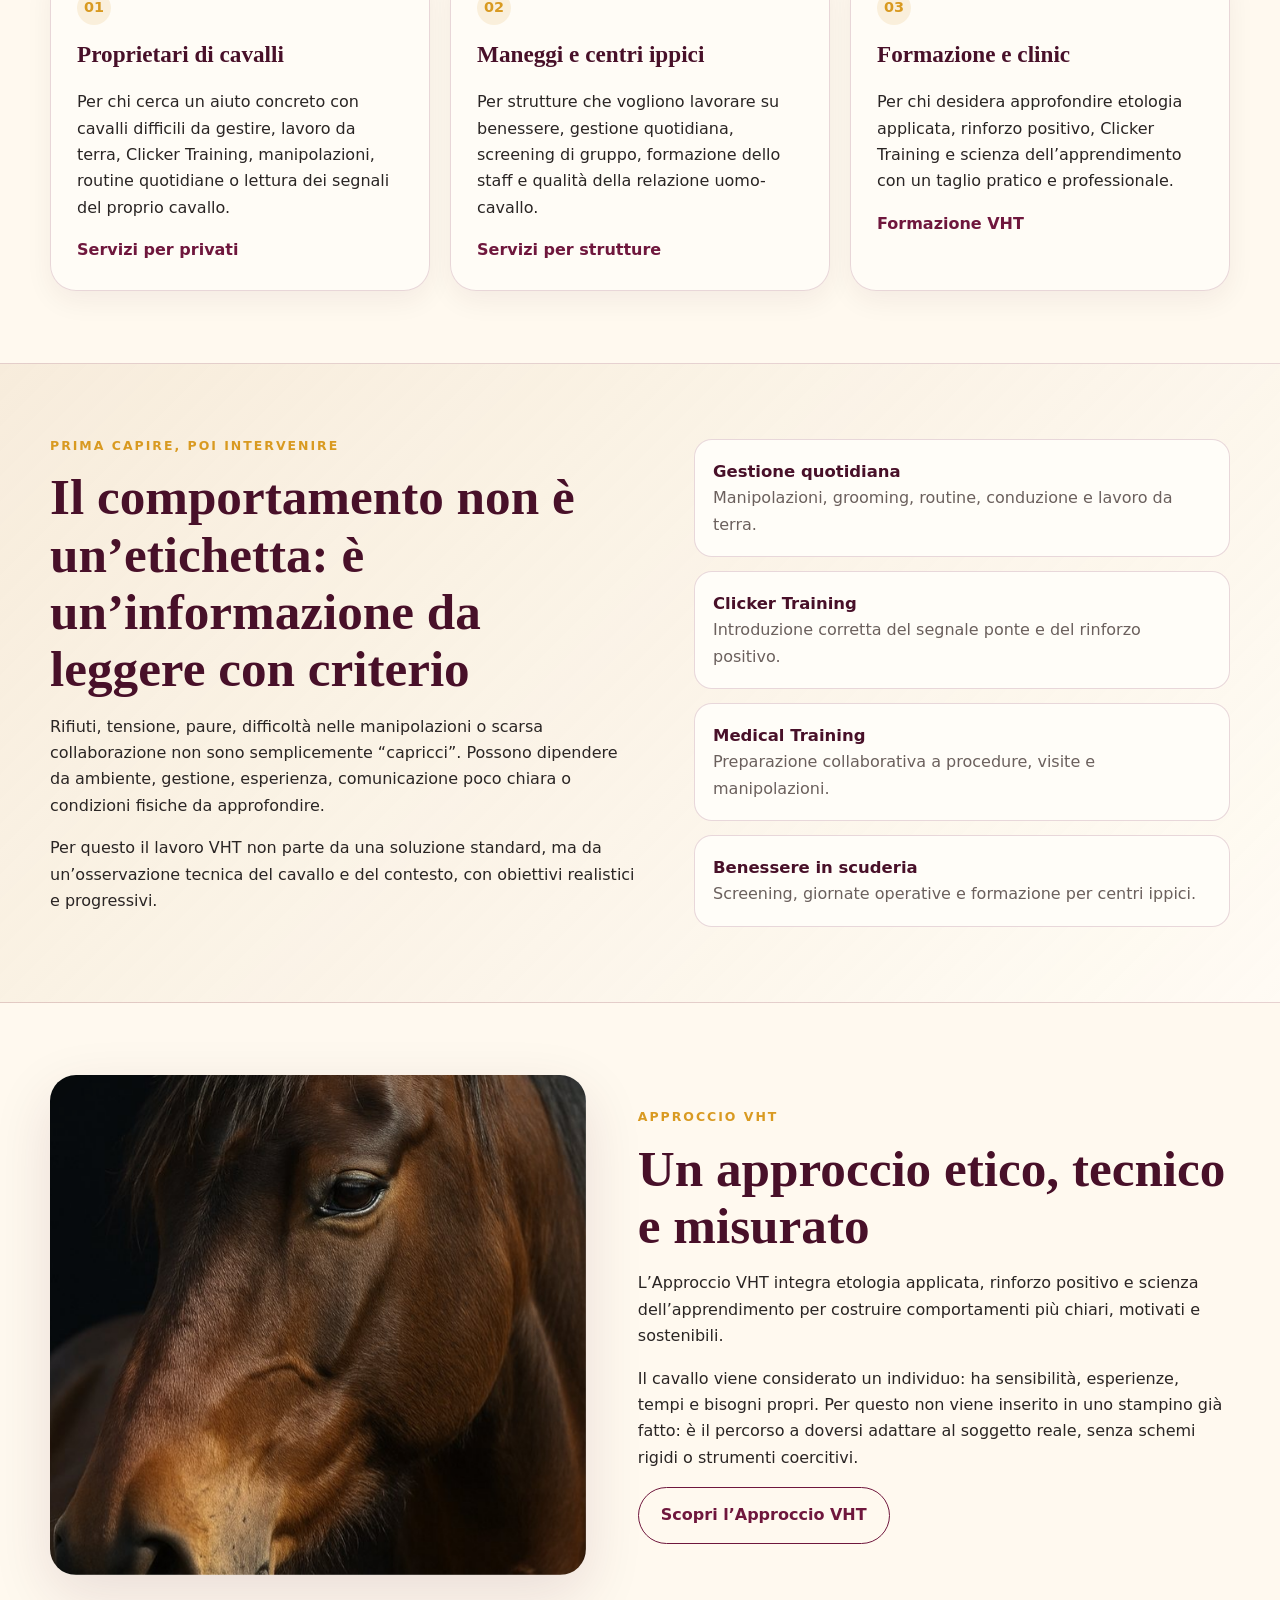
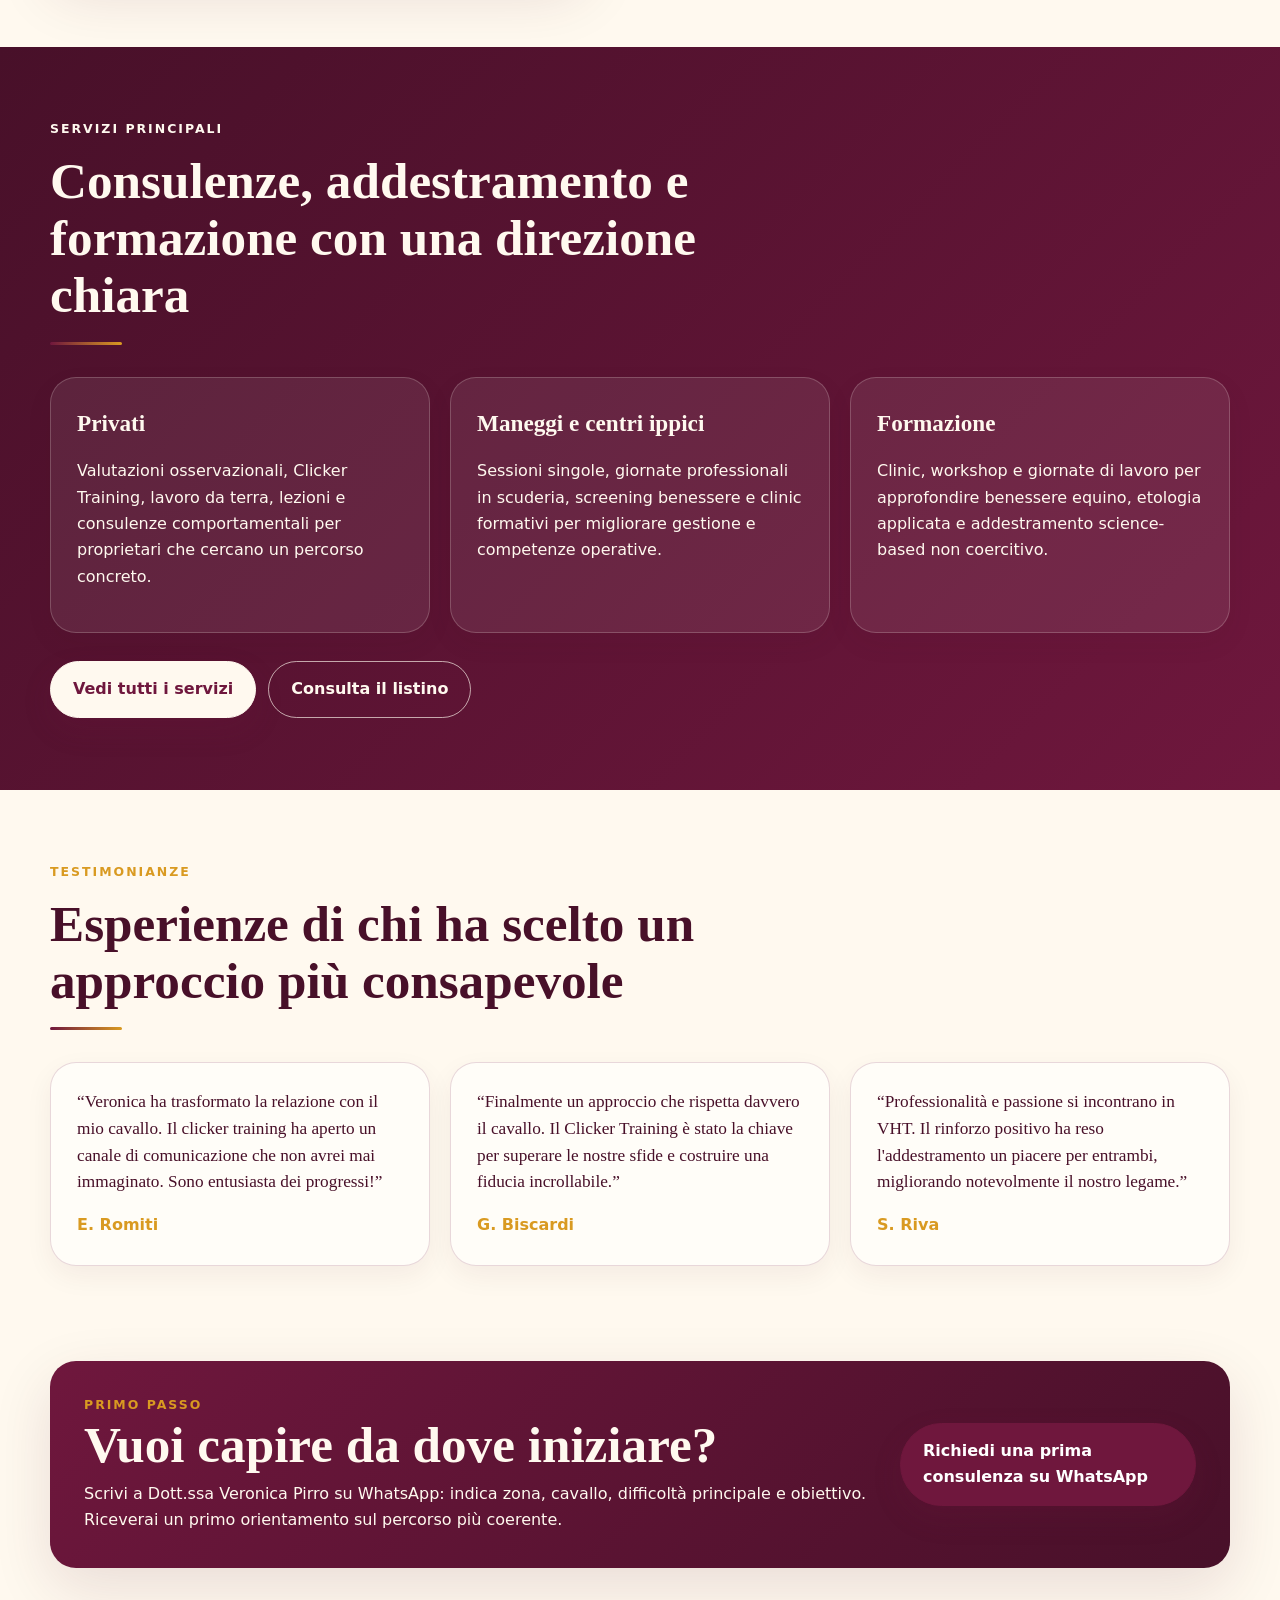
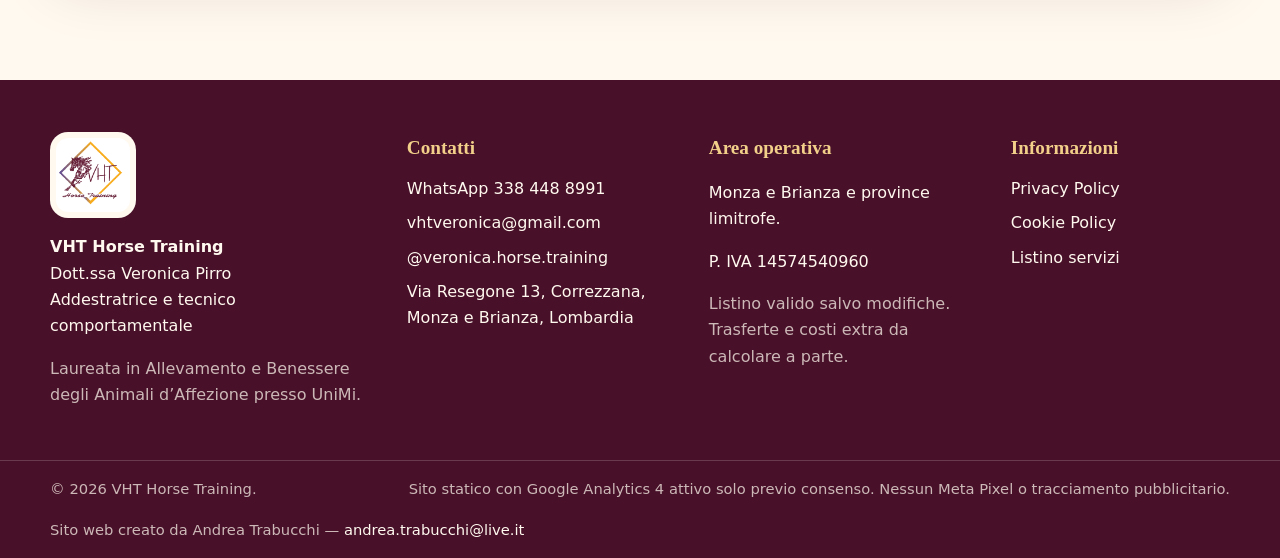
==== commit 85a58d6f: "Update index.html" ====
--- a/index.html
+++ b/index.html
@@ -1,6 +1,15 @@
 <!doctype html>
 <html lang="it">
 <head>
+  <!-- Google tag (gtag.js) -->
+  <script async src="https://www.googletagmanager.com/gtag/js?id=G-KPTZ86CBHE"></script>
+  <script>
+    window.dataLayer = window.dataLayer || [];
+    function gtag(){dataLayer.push(arguments);}
+    gtag('js', new Date());
+  
+    gtag('config', 'G-KPTZ86CBHE');
+  </script>
   <meta charset="utf-8">
   <meta name="viewport" content="width=device-width, initial-scale=1">
   <script>document.documentElement.classList.add('js');</script>
